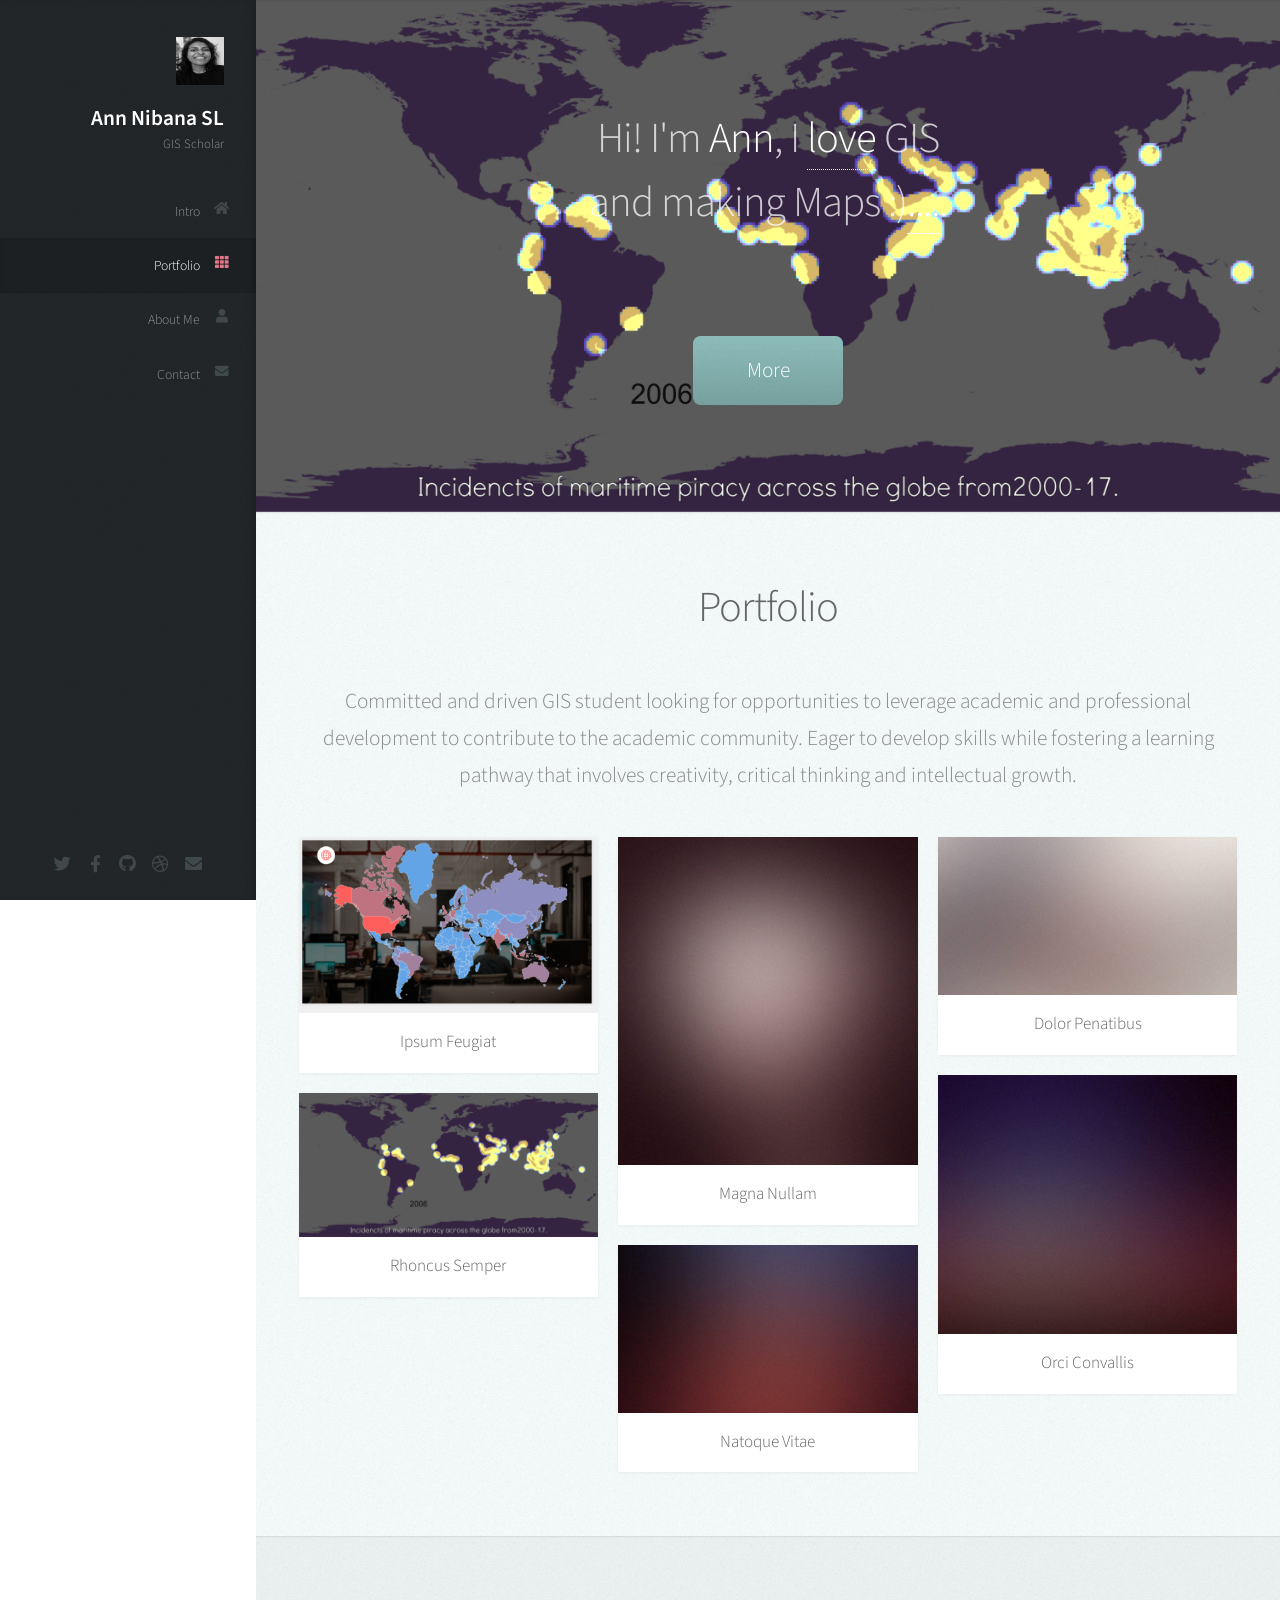
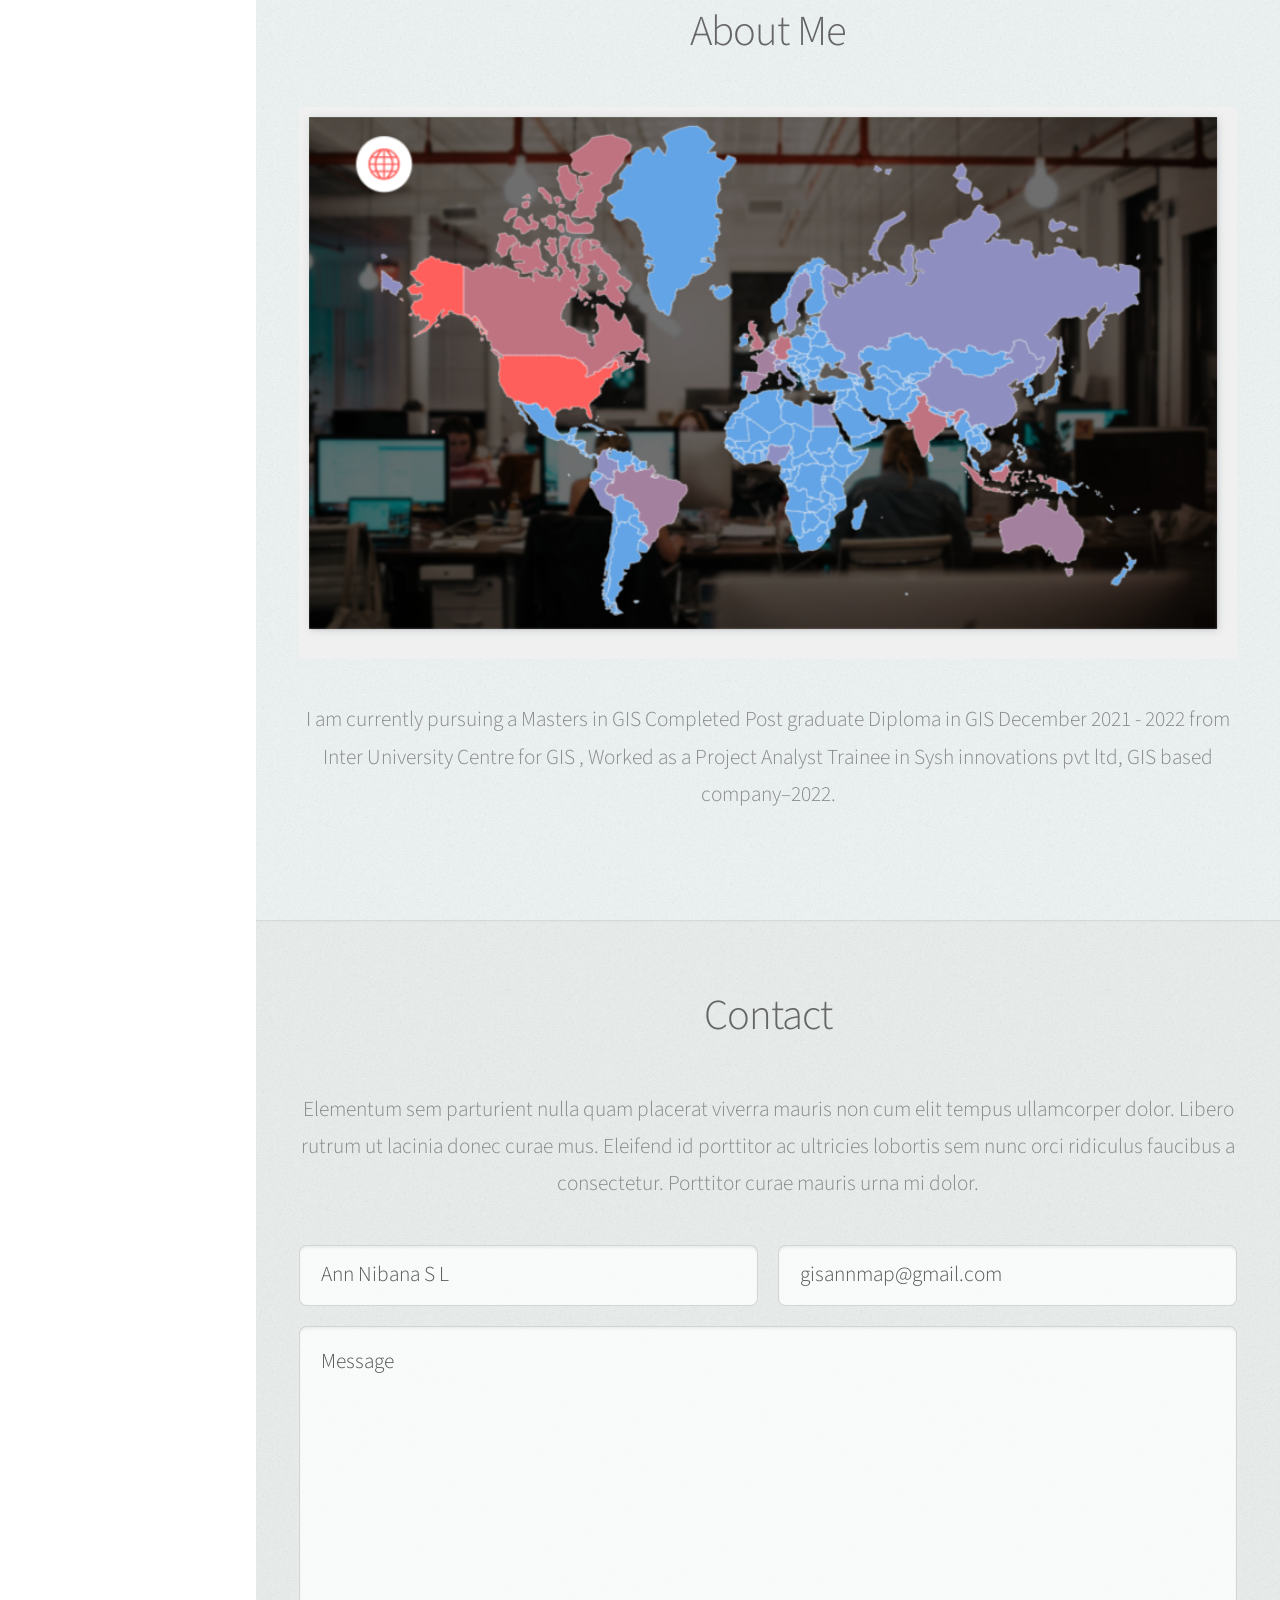
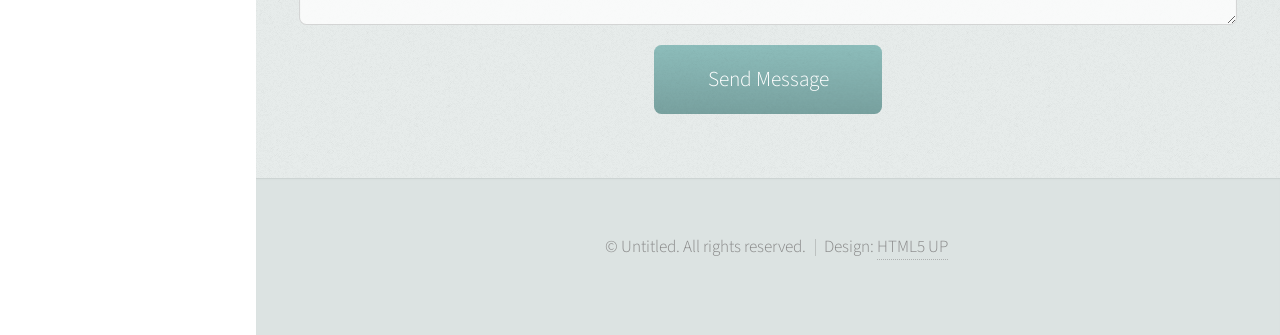
==== index.html @ 3f264b6e "update banner about me" ====
<!DOCTYPE HTML>
<!--
	Prologue by HTML5 UP
	html5up.net | @ajlkn
	Free for personal and commercial use under the CCA 3.0 license (html5up.net/license)
-->
<html>
	<head>
		<title>Prologue by HTML5 UP</title>
		<meta charset="utf-8" />
		<meta name="viewport" content="width=device-width, initial-scale=1, user-scalable=no" />
		<link rel="stylesheet" href="assets/css/main.css" />
	</head>
	<body class="is-preload">

		<!-- Header -->
			<div id="header">

				<div class="top">

					<!-- Logo -->
						<div id="logo">
							<span class="image avatar48"><img src="images/Annimg1.jpeg" alt="" /></span>
							<h1 id="title">Ann Nibana SL</h1>
							<p>GIS Scholar</p>
						</div>

					<!-- Nav -->
						<nav id="nav">
							<ul>
								<li><a href="#top" id="top-link"><span class="icon solid fa-home">Intro</span></a></li>
								<li><a href="#portfolio" id="portfolio-link"><span class="icon solid fa-th">Portfolio</span></a></li>
								<li><a href="#about" id="about-link"><span class="icon solid fa-user">About Me</span></a></li>
								<li><a href="#contact" id="contact-link"><span class="icon solid fa-envelope">Contact</span></a></li>
							</ul>
						</nav>

				</div>

				<div class="bottom">

					<!-- Social Icons -->
						<ul class="icons">
							<li><a href="#" class="icon brands fa-twitter"><span class="label">Twitter</span></a></li>
							<li><a href="#" class="icon brands fa-facebook-f"><span class="label">Facebook</span></a></li>
							<li><a href="#" class="icon brands fa-github"><span class="label">Github</span></a></li>
							<li><a href="#" class="icon brands fa-dribbble"><span class="label">Dribbble</span></a></li>
							<li><a href="#" class="icon solid fa-envelope"><span class="label">Email</span></a></li>
						</ul>

				</div>

			</div>

		<!-- Main -->
			<div id="main">

				<!-- Intro -->
					<section id="top" class="one dark cover">
						<div class="container">

							<header>
								<h2 class="alt">Hi! I'm <strong>Ann</strong>, I <a href="http://html5up.net/license">love</a> GIS<br />
								and making Maps :)<a href="http://hhtml5up.net">....</a>.</h2>
								<p><br />
								</p>
							</header>

							<footer>
								<a href="#portfolio" class="button scrolly">More</a>
							</footer>

						</div>
					</section>

				<!-- Portfolio -->
					<section id="portfolio" class="two">
						<div class="container">

							<header>
								<h2>Portfolio</h2>
							</header>

							<p>Committed and driven GIS student looking for opportunities to leverage academic and professional development 
							to contribute to the academic community. Eager to develop skills while fostering a learning pathway that involves 
							creativity, critical thinking and intellectual growth.</p>

							<div class="row">
								<div class="col-4 col-12-mobile">
									<article class="item">
										<a href="#" class="image fit"><img src="images/Mappic.png" alt="" /></a>
										<header>
											<h3>Ipsum Feugiat</h3>
										</header>
									</article>
									<article class="item">
										<a href="#" class="image fit"><img src="images/gifpiracy.gif" alt="" /></a>
										<header>
											<h3>Rhoncus Semper</h3>
										</header>
									</article>
								</div>
								<div class="col-4 col-12-mobile">
									<article class="item">
										<a href="#" class="image fit"><img src="images/pic04.jpg" alt="" /></a>
										<header>
											<h3>Magna Nullam</h3>
										</header>
									</article>
									<article class="item">
										<a href="#" class="image fit"><img src="images/pic05.jpg" alt="" /></a>
										<header>
											<h3>Natoque Vitae</h3>
										</header>
									</article>
								</div>
								<div class="col-4 col-12-mobile">
									<article class="item">
										<a href="#" class="image fit"><img src="images/pic06.jpg" alt="" /></a>
										<header>
											<h3>Dolor Penatibus</h3>
										</header>
									</article>
									<article class="item">
										<a href="#" class="image fit"><img src="images/pic07.jpg" alt="" /></a>
										<header>
											<h3>Orci Convallis</h3>
										</header>
									</article>
								</div>
							</div>

						</div>
					</section>

				<!-- About Me -->
					<section id="about" class="three">
						<div class="container">

							<header>
								<h2>About Me</h2>
							</header>

							<a href="#" class="image featured"><img src="images/Mappic.png" alt="" /></a>
							

							<p> I am currently pursuing a Masters in GIS Completed Post graduate Diploma in GIS December 2021 - 2022 from
								 Inter University Centre for GIS ,
								 Worked as a Project Analyst Trainee in Sysh 
						       innovations pvt ltd, GIS based 
								 company–2022.</p>

						</div>
					</section>

				<!-- Contact -->
					<section id="contact" class="four">
						<div class="container">

							<header>
								<h2>Contact</h2>
							</header>

							<p>Elementum sem parturient nulla quam placerat viverra
							mauris non cum elit tempus ullamcorper dolor. Libero rutrum ut lacinia
							donec curae mus. Eleifend id porttitor ac ultricies lobortis sem nunc
							orci ridiculus faucibus a consectetur. Porttitor curae mauris urna mi dolor.</p>

							<form method="post" action="#">
								<div class="row">
									<div class="col-6 col-12-mobile"><input type="text" name="name" placeholder="Ann Nibana S L" /></div>
									<div class="col-6 col-12-mobile"><input type="text" name="email" placeholder="gisannmap@gmail.com" /></div>
									<div class="col-12">
										<textarea name="message" placeholder="Message"></textarea>
									</div>
									<div class="col-12">
										<input type="submit" value="Send Message" />
									</div>
								</div>
							</form>

						</div>
					</section>

			</div>

		<!-- Footer -->
			<div id="footer">

				<!-- Copyright -->
					<ul class="copyright">
						<li>&copy; Untitled. All rights reserved.</li><li>Design: <a href="http://html5up.net">HTML5 UP</a></li>
					</ul>

			</div>

		<!-- Scripts -->
			<script src="assets/js/jquery.min.js"></script>
			<script src="assets/js/jquery.scrolly.min.js"></script>
			<script src="assets/js/jquery.scrollex.min.js"></script>
			<script src="assets/js/browser.min.js"></script>
			<script src="assets/js/breakpoints.min.js"></script>
			<script src="assets/js/util.js"></script>
			<script src="assets/js/main.js"></script>

	</body>
</html>
---- assets/css/main.css ----
@import url("fontawesome-all.min.css");
@import url("https://fonts.googleapis.com/css?family=Source+Sans+Pro:300,300italic,400,600");

/*
	Prologue by HTML5 UP
	html5up.net | @ajlkn
	Free for personal and commercial use under the CCA 3.0 license (html5up.net/license)
*/

html, body, div, span, applet, object,
iframe, h1, h2, h3, h4, h5, h6, p, blockquote,
pre, a, abbr, acronym, address, big, cite,
code, del, dfn, em, img, ins, kbd, q, s, samp,
small, strike, strong, sub, sup, tt, var, b,
u, i, center, dl, dt, dd, ol, ul, li, fieldset,
form, label, legend, table, caption, tbody,
tfoot, thead, tr, th, td, article, aside,
canvas, details, embed, figure, figcaption,
footer, header, hgroup, menu, nav, output, ruby,
section, summary, time, mark, audio, video {
	margin: 0;
	padding: 0;
	border: 0;
	font-size: 100%;
	font: inherit;
	vertical-align: baseline;}

article, aside, details, figcaption, figure,
footer, header, hgroup, menu, nav, section {
	display: block;}

body {
	line-height: 1;
}

ol, ul {
	list-style: none;
}

blockquote, q {
	quotes: none;
}

	blockquote:before, blockquote:after, q:before, q:after {
		content: '';
		content: none;
	}

table {
	border-collapse: collapse;
	border-spacing: 0;
}

body {
	-webkit-text-size-adjust: none;
}

mark {
	background-color: transparent;
	color: inherit;
}

input::-moz-focus-inner {
	border: 0;
	padding: 0;
}

input, select, textarea {
	-moz-appearance: none;
	-webkit-appearance: none;
	-ms-appearance: none;
	appearance: none;
}

/* Basic */

	html {
		box-sizing: border-box;
	}

	*, *:before, *:after {
		box-sizing: inherit;
	}

	body {
		background: #fff;
		font-family: 'Source Sans Pro', sans-serif;
		font-size: 19pt;
		font-weight: 300;
		line-height: 1.75em;
		color: #888;
	}

		body.is-preload *, body.is-preload *:before, body.is-preload *:after {
			-moz-animation: none !important;
			-webkit-animation: none !important;
			-ms-animation: none !important;
			animation: none !important;
			-moz-transition: none !important;
			-webkit-transition: none !important;
			-ms-transition: none !important;
			transition: none !important;
		}

	input, textarea, select {
		font-family: 'Source Sans Pro', sans-serif;
		font-size: 19pt;
		font-weight: 300;
		line-height: 1.75em;
		color: #888;
	}

	h1, h2, h3, h4, h5, h6 {
		font-weight: 300;
		color: #666;
		line-height: 1.5em;
	}

	h1 a, h2 a, h3 a, h4 a, h5 a, h6 a {
		color: inherit;
		text-decoration: none;
	}

		h1 a strong, h2 a strong, h3 a strong, h4 a strong, h5 a strong, h6 a strong {
			color: #333;
		}

	h2 {
		font-size: 2em;
		letter-spacing: -1px;
	}

		h2.alt {
			color: #888;
		}

			h2.alt strong {
				color: #666;
			}

	h3 {
		font-size: 1.5em;
	}

	header {
		margin: 0 0 2em 0;
	}

		header > p {
			margin: 1em 0 0 0;
		}

	footer {
		margin: 2em 0 0 0;
	}

	strong, b {
		font-weight: 300;
		color: #666;
	}

	em, i {
		font-style: italic;
	}

	a {
		text-decoration: none;
		color: inherit;
		border-bottom: dotted 1px rgba(128, 128, 128, 0.5);
		-moz-transition: color 0.35s ease-in-out, border-bottom-color 0.35s ease-in-out;
		-webkit-transition: color 0.35s ease-in-out, border-bottom-color 0.35s ease-in-out;
		-ms-transition: color 0.35s ease-in-out, border-bottom-color 0.35s ease-in-out;
		transition: color 0.35s ease-in-out, border-bottom-color 0.35s ease-in-out;
		outline: 0;
	}

		a:hover {
			color: #E27689;
			border-bottom-color: rgba(255, 255, 255, 0);
		}

	sub {
		position: relative;
		top: 0.5em;
		font-size: 0.8em;
	}

	sup {
		position: relative;
		top: -0.5em;
		font-size: 0.8em;
	}

	hr {
		border: 0;
		border-top: solid 1px #ddd;
	}

	blockquote {
		border-left: solid 0.5em #ddd;
		padding: 1em 0 1em 2em;
		font-style: italic;
	}

	p, ul, ol, dl, table {
		margin-bottom: 2em;
	}

	br.clear {
		clear: both;
	}

/* Container */

	.container {
		margin: 0 auto;
		max-width: 100%;
		width: 1400px;
	}

		@media screen and (min-width: 961px) and (max-width: 1880px) {

			.container {
				width: 1200px;
			}

		}

		@media screen and (min-width: 961px) and (max-width: 1620px) {

			.container {
				width: 960px;
			}

		}

		@media screen and (min-width: 961px) and (max-width: 1320px) {

			.container {
				width: 100%;
			}

		}

		@media screen and (max-width: 960px) {

			.container {
				width: 100%;
			}

		}

		@media screen and (max-width: 736px) {

			.container {
				width: 100%;
			}

		}

/* Row */

	.row {
		display: flex;
		flex-wrap: wrap;
		box-sizing: border-box;
		align-items: stretch;
	}

		.row > * {
			box-sizing: border-box;
		}

		.row.gtr-uniform > * > :last-child {
			margin-bottom: 0;
		}

		.row.aln-left {
			justify-content: flex-start;
		}

		.row.aln-center {
			justify-content: center;
		}

		.row.aln-right {
			justify-content: flex-end;
		}

		.row.aln-top {
			align-items: flex-start;
		}

		.row.aln-middle {
			align-items: center;
		}

		.row.aln-bottom {
			align-items: flex-end;
		}

		.row > .imp {
			order: -1;
		}

		.row > .col-1 {
			width: 8.33333%;
		}

		.row > .off-1 {
			margin-left: 8.33333%;
		}

		.row > .col-2 {
			width: 16.66667%;
		}

		.row > .off-2 {
			margin-left: 16.66667%;
		}

		.row > .col-3 {
			width: 25%;
		}

		.row > .off-3 {
			margin-left: 25%;
		}

		.row > .col-4 {
			width: 33.33333%;
		}

		.row > .off-4 {
			margin-left: 33.33333%;
		}

		.row > .col-5 {
			width: 41.66667%;
		}

		.row > .off-5 {
			margin-left: 41.66667%;
		}

		.row > .col-6 {
			width: 50%;
		}

		.row > .off-6 {
			margin-left: 50%;
		}

		.row > .col-7 {
			width: 58.33333%;
		}

		.row > .off-7 {
			margin-left: 58.33333%;
		}

		.row > .col-8 {
			width: 66.66667%;
		}

		.row > .off-8 {
			margin-left: 66.66667%;
		}

		.row > .col-9 {
			width: 75%;
		}

		.row > .off-9 {
			margin-left: 75%;
		}

		.row > .col-10 {
			width: 83.33333%;
		}

		.row > .off-10 {
			margin-left: 83.33333%;
		}

		.row > .col-11 {
			width: 91.66667%;
		}

		.row > .off-11 {
			margin-left: 91.66667%;
		}

		.row > .col-12 {
			width: 100%;
		}

		.row > .off-12 {
			margin-left: 100%;
		}

		.row.gtr-0 {
			margin-top: 0px;
			margin-left: 0px;
		}

			.row.gtr-0 > * {
				padding: 0px 0 0 0px;
			}

			.row.gtr-0.gtr-uniform {
				margin-top: 0px;
			}

				.row.gtr-0.gtr-uniform > * {
					padding-top: 0px;
				}

		.row.gtr-25 {
			margin-top: -10px;
			margin-left: -10px;
		}

			.row.gtr-25 > * {
				padding: 10px 0 0 10px;
			}

			.row.gtr-25.gtr-uniform {
				margin-top: -10px;
			}

				.row.gtr-25.gtr-uniform > * {
					padding-top: 10px;
				}

		.row.gtr-50 {
			margin-top: -20px;
			margin-left: -20px;
		}

			.row.gtr-50 > * {
				padding: 20px 0 0 20px;
			}

			.row.gtr-50.gtr-uniform {
				margin-top: -20px;
			}

				.row.gtr-50.gtr-uniform > * {
					padding-top: 20px;
				}

		.row {
			margin-top: -40px;
			margin-left: -40px;
		}

			.row > * {
				padding: 40px 0 0 40px;
			}

			.row.gtr-uniform {
				margin-top: -40px;
			}

				.row.gtr-uniform > * {
					padding-top: 40px;
				}

		.row.gtr-150 {
			margin-top: -60px;
			margin-left: -60px;
		}

			.row.gtr-150 > * {
				padding: 60px 0 0 60px;
			}

			.row.gtr-150.gtr-uniform {
				margin-top: -60px;
			}

				.row.gtr-150.gtr-uniform > * {
					padding-top: 60px;
				}

		.row.gtr-200 {
			margin-top: -80px;
			margin-left: -80px;
		}

			.row.gtr-200 > * {
				padding: 80px 0 0 80px;
			}

			.row.gtr-200.gtr-uniform {
				margin-top: -80px;
			}

				.row.gtr-200.gtr-uniform > * {
					padding-top: 80px;
				}

		@media screen and (min-width: 961px) and (max-width: 1880px) {

			.row {
				display: flex;
				flex-wrap: wrap;
				box-sizing: border-box;
				align-items: stretch;
			}

				.row > * {
					box-sizing: border-box;
				}

				.row.gtr-uniform > * > :last-child {
					margin-bottom: 0;
				}

				.row.aln-left {
					justify-content: flex-start;
				}

				.row.aln-center {
					justify-content: center;
				}

				.row.aln-right {
					justify-content: flex-end;
				}

				.row.aln-top {
					align-items: flex-start;
				}

				.row.aln-middle {
					align-items: center;
				}

				.row.aln-bottom {
					align-items: flex-end;
				}

				.row > .imp-wide {
					order: -1;
				}

				.row > .col-1-wide {
					width: 8.33333%;
				}

				.row > .off-1-wide {
					margin-left: 8.33333%;
				}

				.row > .col-2-wide {
					width: 16.66667%;
				}

				.row > .off-2-wide {
					margin-left: 16.66667%;
				}

				.row > .col-3-wide {
					width: 25%;
				}

				.row > .off-3-wide {
					margin-left: 25%;
				}

				.row > .col-4-wide {
					width: 33.33333%;
				}

				.row > .off-4-wide {
					margin-left: 33.33333%;
				}

				.row > .col-5-wide {
					width: 41.66667%;
				}

				.row > .off-5-wide {
					margin-left: 41.66667%;
				}

				.row > .col-6-wide {
					width: 50%;
				}

				.row > .off-6-wide {
					margin-left: 50%;
				}

				.row > .col-7-wide {
					width: 58.33333%;
				}

				.row > .off-7-wide {
					margin-left: 58.33333%;
				}

				.row > .col-8-wide {
					width: 66.66667%;
				}

				.row > .off-8-wide {
					margin-left: 66.66667%;
				}

				.row > .col-9-wide {
					width: 75%;
				}

				.row > .off-9-wide {
					margin-left: 75%;
				}

				.row > .col-10-wide {
					width: 83.33333%;
				}

				.row > .off-10-wide {
					margin-left: 83.33333%;
				}

				.row > .col-11-wide {
					width: 91.66667%;
				}

				.row > .off-11-wide {
					margin-left: 91.66667%;
				}

				.row > .col-12-wide {
					width: 100%;
				}

				.row > .off-12-wide {
					margin-left: 100%;
				}

				.row.gtr-0 {
					margin-top: 0px;
					margin-left: 0px;
				}

					.row.gtr-0 > * {
						padding: 0px 0 0 0px;
					}

					.row.gtr-0.gtr-uniform {
						margin-top: 0px;
					}

						.row.gtr-0.gtr-uniform > * {
							padding-top: 0px;
						}

				.row.gtr-25 {
					margin-top: -10px;
					margin-left: -10px;
				}

					.row.gtr-25 > * {
						padding: 10px 0 0 10px;
					}

					.row.gtr-25.gtr-uniform {
						margin-top: -10px;
					}

						.row.gtr-25.gtr-uniform > * {
							padding-top: 10px;
						}

				.row.gtr-50 {
					margin-top: -20px;
					margin-left: -20px;
				}

					.row.gtr-50 > * {
						padding: 20px 0 0 20px;
					}

					.row.gtr-50.gtr-uniform {
						margin-top: -20px;
					}

						.row.gtr-50.gtr-uniform > * {
							padding-top: 20px;
						}

				.row {
					margin-top: -40px;
					margin-left: -40px;
				}

					.row > * {
						padding: 40px 0 0 40px;
					}

					.row.gtr-uniform {
						margin-top: -40px;
					}

						.row.gtr-uniform > * {
							padding-top: 40px;
						}

				.row.gtr-150 {
					margin-top: -60px;
					margin-left: -60px;
				}

					.row.gtr-150 > * {
						padding: 60px 0 0 60px;
					}

					.row.gtr-150.gtr-uniform {
						margin-top: -60px;
					}

						.row.gtr-150.gtr-uniform > * {
							padding-top: 60px;
						}

				.row.gtr-200 {
					margin-top: -80px;
					margin-left: -80px;
				}

					.row.gtr-200 > * {
						padding: 80px 0 0 80px;
					}

					.row.gtr-200.gtr-uniform {
						margin-top: -80px;
					}

						.row.gtr-200.gtr-uniform > * {
							padding-top: 80px;
						}

		}

		@media screen and (min-width: 961px) and (max-width: 1620px) {

			.row {
				display: flex;
				flex-wrap: wrap;
				box-sizing: border-box;
				align-items: stretch;
			}

				.row > * {
					box-sizing: border-box;
				}

				.row.gtr-uniform > * > :last-child {
					margin-bottom: 0;
				}

				.row.aln-left {
					justify-content: flex-start;
				}

				.row.aln-center {
					justify-content: center;
				}

				.row.aln-right {
					justify-content: flex-end;
				}

				.row.aln-top {
					align-items: flex-start;
				}

				.row.aln-middle {
					align-items: center;
				}

				.row.aln-bottom {
					align-items: flex-end;
				}

				.row > .imp-normal {
					order: -1;
				}

				.row > .col-1-normal {
					width: 8.33333%;
				}

				.row > .off-1-normal {
					margin-left: 8.33333%;
				}

				.row > .col-2-normal {
					width: 16.66667%;
				}

				.row > .off-2-normal {
					margin-left: 16.66667%;
				}

				.row > .col-3-normal {
					width: 25%;
				}

				.row > .off-3-normal {
					margin-left: 25%;
				}

				.row > .col-4-normal {
					width: 33.33333%;
				}

				.row > .off-4-normal {
					margin-left: 33.33333%;
				}

				.row > .col-5-normal {
					width: 41.66667%;
				}

				.row > .off-5-normal {
					margin-left: 41.66667%;
				}

				.row > .col-6-normal {
					width: 50%;
				}

				.row > .off-6-normal {
					margin-left: 50%;
				}

				.row > .col-7-normal {
					width: 58.33333%;
				}

				.row > .off-7-normal {
					margin-left: 58.33333%;
				}

				.row > .col-8-normal {
					width: 66.66667%;
				}

				.row > .off-8-normal {
					margin-left: 66.66667%;
				}

				.row > .col-9-normal {
					width: 75%;
				}

				.row > .off-9-normal {
					margin-left: 75%;
				}

				.row > .col-10-normal {
					width: 83.33333%;
				}

				.row > .off-10-normal {
					margin-left: 83.33333%;
				}

				.row > .col-11-normal {
					width: 91.66667%;
				}

				.row > .off-11-normal {
					margin-left: 91.66667%;
				}

				.row > .col-12-normal {
					width: 100%;
				}

				.row > .off-12-normal {
					margin-left: 100%;
				}

				.row.gtr-0 {
					margin-top: 0px;
					margin-left: 0px;
				}

					.row.gtr-0 > * {
						padding: 0px 0 0 0px;
					}

					.row.gtr-0.gtr-uniform {
						margin-top: 0px;
					}

						.row.gtr-0.gtr-uniform > * {
							padding-top: 0px;
						}

				.row.gtr-25 {
					margin-top: -10px;
					margin-left: -10px;
				}

					.row.gtr-25 > * {
						padding: 10px 0 0 10px;
					}

					.row.gtr-25.gtr-uniform {
						margin-top: -10px;
					}

						.row.gtr-25.gtr-uniform > * {
							padding-top: 10px;
						}

				.row.gtr-50 {
					margin-top: -20px;
					margin-left: -20px;
				}

					.row.gtr-50 > * {
						padding: 20px 0 0 20px;
					}

					.row.gtr-50.gtr-uniform {
						margin-top: -20px;
					}

						.row.gtr-50.gtr-uniform > * {
							padding-top: 20px;
						}

				.row {
					margin-top: -40px;
					margin-left: -40px;
				}

					.row > * {
						padding: 40px 0 0 40px;
					}

					.row.gtr-uniform {
						margin-top: -40px;
					}

						.row.gtr-uniform > * {
							padding-top: 40px;
						}

				.row.gtr-150 {
					margin-top: -60px;
					margin-left: -60px;
				}

					.row.gtr-150 > * {
						padding: 60px 0 0 60px;
					}

					.row.gtr-150.gtr-uniform {
						margin-top: -60px;
					}

						.row.gtr-150.gtr-uniform > * {
							padding-top: 60px;
						}

				.row.gtr-200 {
					margin-top: -80px;
					margin-left: -80px;
				}

					.row.gtr-200 > * {
						padding: 80px 0 0 80px;
					}

					.row.gtr-200.gtr-uniform {
						margin-top: -80px;
					}

						.row.gtr-200.gtr-uniform > * {
							padding-top: 80px;
						}

		}

		@media screen and (min-width: 961px) and (max-width: 1320px) {

			.row {
				display: flex;
				flex-wrap: wrap;
				box-sizing: border-box;
				align-items: stretch;
			}

				.row > * {
					box-sizing: border-box;
				}

				.row.gtr-uniform > * > :last-child {
					margin-bottom: 0;
				}

				.row.aln-left {
					justify-content: flex-start;
				}

				.row.aln-center {
					justify-content: center;
				}

				.row.aln-right {
					justify-content: flex-end;
				}

				.row.aln-top {
					align-items: flex-start;
				}

				.row.aln-middle {
					align-items: center;
				}

				.row.aln-bottom {
					align-items: flex-end;
				}

				.row > .imp-narrow {
					order: -1;
				}

				.row > .col-1-narrow {
					width: 8.33333%;
				}

				.row > .off-1-narrow {
					margin-left: 8.33333%;
				}

				.row > .col-2-narrow {
					width: 16.66667%;
				}

				.row > .off-2-narrow {
					margin-left: 16.66667%;
				}

				.row > .col-3-narrow {
					width: 25%;
				}

				.row > .off-3-narrow {
					margin-left: 25%;
				}

				.row > .col-4-narrow {
					width: 33.33333%;
				}

				.row > .off-4-narrow {
					margin-left: 33.33333%;
				}

				.row > .col-5-narrow {
					width: 41.66667%;
				}

				.row > .off-5-narrow {
					margin-left: 41.66667%;
				}

				.row > .col-6-narrow {
					width: 50%;
				}

				.row > .off-6-narrow {
					margin-left: 50%;
				}

				.row > .col-7-narrow {
					width: 58.33333%;
				}

				.row > .off-7-narrow {
					margin-left: 58.33333%;
				}

				.row > .col-8-narrow {
					width: 66.66667%;
				}

				.row > .off-8-narrow {
					margin-left: 66.66667%;
				}

				.row > .col-9-narrow {
					width: 75%;
				}

				.row > .off-9-narrow {
					margin-left: 75%;
				}

				.row > .col-10-narrow {
					width: 83.33333%;
				}

				.row > .off-10-narrow {
					margin-left: 83.33333%;
				}

				.row > .col-11-narrow {
					width: 91.66667%;
				}

				.row > .off-11-narrow {
					margin-left: 91.66667%;
				}

				.row > .col-12-narrow {
					width: 100%;
				}

				.row > .off-12-narrow {
					margin-left: 100%;
				}

				.row.gtr-0 {
					margin-top: 0px;
					margin-left: 0px;
				}

					.row.gtr-0 > * {
						padding: 0px 0 0 0px;
					}

					.row.gtr-0.gtr-uniform {
						margin-top: 0px;
					}

						.row.gtr-0.gtr-uniform > * {
							padding-top: 0px;
						}

				.row.gtr-25 {
					margin-top: -5px;
					margin-left: -5px;
				}

					.row.gtr-25 > * {
						padding: 5px 0 0 5px;
					}

					.row.gtr-25.gtr-uniform {
						margin-top: -5px;
					}

						.row.gtr-25.gtr-uniform > * {
							padding-top: 5px;
						}

				.row.gtr-50 {
					margin-top: -10px;
					margin-left: -10px;
				}

					.row.gtr-50 > * {
						padding: 10px 0 0 10px;
					}

					.row.gtr-50.gtr-uniform {
						margin-top: -10px;
					}

						.row.gtr-50.gtr-uniform > * {
							padding-top: 10px;
						}

				.row {
					margin-top: -20px;
					margin-left: -20px;
				}

					.row > * {
						padding: 20px 0 0 20px;
					}

					.row.gtr-uniform {
						margin-top: -20px;
					}

						.row.gtr-uniform > * {
							padding-top: 20px;
						}

				.row.gtr-150 {
					margin-top: -30px;
					margin-left: -30px;
				}

					.row.gtr-150 > * {
						padding: 30px 0 0 30px;
					}

					.row.gtr-150.gtr-uniform {
						margin-top: -30px;
					}

						.row.gtr-150.gtr-uniform > * {
							padding-top: 30px;
						}

				.row.gtr-200 {
					margin-top: -40px;
					margin-left: -40px;
				}

					.row.gtr-200 > * {
						padding: 40px 0 0 40px;
					}

					.row.gtr-200.gtr-uniform {
						margin-top: -40px;
					}

						.row.gtr-200.gtr-uniform > * {
							padding-top: 40px;
						}

		}

		@media screen and (max-width: 960px) {

			.row {
				display: flex;
				flex-wrap: wrap;
				box-sizing: border-box;
				align-items: stretch;
			}

				.row > * {
					box-sizing: border-box;
				}

				.row.gtr-uniform > * > :last-child {
					margin-bottom: 0;
				}

				.row.aln-left {
					justify-content: flex-start;
				}

				.row.aln-center {
					justify-content: center;
				}

				.row.aln-right {
					justify-content: flex-end;
				}

				.row.aln-top {
					align-items: flex-start;
				}

				.row.aln-middle {
					align-items: center;
				}

				.row.aln-bottom {
					align-items: flex-end;
				}

				.row > .imp-narrower {
					order: -1;
				}

				.row > .col-1-narrower {
					width: 8.33333%;
				}

				.row > .off-1-narrower {
					margin-left: 8.33333%;
				}

				.row > .col-2-narrower {
					width: 16.66667%;
				}

				.row > .off-2-narrower {
					margin-left: 16.66667%;
				}

				.row > .col-3-narrower {
					width: 25%;
				}

				.row > .off-3-narrower {
					margin-left: 25%;
				}

				.row > .col-4-narrower {
					width: 33.33333%;
				}

				.row > .off-4-narrower {
					margin-left: 33.33333%;
				}

				.row > .col-5-narrower {
					width: 41.66667%;
				}

				.row > .off-5-narrower {
					margin-left: 41.66667%;
				}

				.row > .col-6-narrower {
					width: 50%;
				}

				.row > .off-6-narrower {
					margin-left: 50%;
				}

				.row > .col-7-narrower {
					width: 58.33333%;
				}

				.row > .off-7-narrower {
					margin-left: 58.33333%;
				}

				.row > .col-8-narrower {
					width: 66.66667%;
				}

				.row > .off-8-narrower {
					margin-left: 66.66667%;
				}

				.row > .col-9-narrower {
					width: 75%;
				}

				.row > .off-9-narrower {
					margin-left: 75%;
				}

				.row > .col-10-narrower {
					width: 83.33333%;
				}

				.row > .off-10-narrower {
					margin-left: 83.33333%;
				}

				.row > .col-11-narrower {
					width: 91.66667%;
				}

				.row > .off-11-narrower {
					margin-left: 91.66667%;
				}

				.row > .col-12-narrower {
					width: 100%;
				}

				.row > .off-12-narrower {
					margin-left: 100%;
				}

				.row.gtr-0 {
					margin-top: 0px;
					margin-left: 0px;
				}

					.row.gtr-0 > * {
						padding: 0px 0 0 0px;
					}

					.row.gtr-0.gtr-uniform {
						margin-top: 0px;
					}

						.row.gtr-0.gtr-uniform > * {
							padding-top: 0px;
						}

				.row.gtr-25 {
					margin-top: -5px;
					margin-left: -5px;
				}

					.row.gtr-25 > * {
						padding: 5px 0 0 5px;
					}

					.row.gtr-25.gtr-uniform {
						margin-top: -5px;
					}

						.row.gtr-25.gtr-uniform > * {
							padding-top: 5px;
						}

				.row.gtr-50 {
					margin-top: -10px;
					margin-left: -10px;
				}

					.row.gtr-50 > * {
						padding: 10px 0 0 10px;
					}

					.row.gtr-50.gtr-uniform {
						margin-top: -10px;
					}

						.row.gtr-50.gtr-uniform > * {
							padding-top: 10px;
						}

				.row {
					margin-top: -20px;
					margin-left: -20px;
				}

					.row > * {
						padding: 20px 0 0 20px;
					}

					.row.gtr-uniform {
						margin-top: -20px;
					}

						.row.gtr-uniform > * {
							padding-top: 20px;
						}

				.row.gtr-150 {
					margin-top: -30px;
					margin-left: -30px;
				}

					.row.gtr-150 > * {
						padding: 30px 0 0 30px;
					}

					.row.gtr-150.gtr-uniform {
						margin-top: -30px;
					}

						.row.gtr-150.gtr-uniform > * {
							padding-top: 30px;
						}

				.row.gtr-200 {
					margin-top: -40px;
					margin-left: -40px;
				}

					.row.gtr-200 > * {
						padding: 40px 0 0 40px;
					}

					.row.gtr-200.gtr-uniform {
						margin-top: -40px;
					}

						.row.gtr-200.gtr-uniform > * {
							padding-top: 40px;
						}

		}

		@media screen and (max-width: 736px) {

			.row {
				display: flex;
				flex-wrap: wrap;
				box-sizing: border-box;
				align-items: stretch;
			}

				.row > * {
					box-sizing: border-box;
				}

				.row.gtr-uniform > * > :last-child {
					margin-bottom: 0;
				}

				.row.aln-left {
					justify-content: flex-start;
				}

				.row.aln-center {
					justify-content: center;
				}

				.row.aln-right {
					justify-content: flex-end;
				}

				.row.aln-top {
					align-items: flex-start;
				}

				.row.aln-middle {
					align-items: center;
				}

				.row.aln-bottom {
					align-items: flex-end;
				}

				.row > .imp-mobile {
					order: -1;
				}

				.row > .col-1-mobile {
					width: 8.33333%;
				}

				.row > .off-1-mobile {
					margin-left: 8.33333%;
				}

				.row > .col-2-mobile {
					width: 16.66667%;
				}

				.row > .off-2-mobile {
					margin-left: 16.66667%;
				}

				.row > .col-3-mobile {
					width: 25%;
				}

				.row > .off-3-mobile {
					margin-left: 25%;
				}

				.row > .col-4-mobile {
					width: 33.33333%;
				}

				.row > .off-4-mobile {
					margin-left: 33.33333%;
				}

				.row > .col-5-mobile {
					width: 41.66667%;
				}

				.row > .off-5-mobile {
					margin-left: 41.66667%;
				}

				.row > .col-6-mobile {
					width: 50%;
				}

				.row > .off-6-mobile {
					margin-left: 50%;
				}

				.row > .col-7-mobile {
					width: 58.33333%;
				}

				.row > .off-7-mobile {
					margin-left: 58.33333%;
				}

				.row > .col-8-mobile {
					width: 66.66667%;
				}

				.row > .off-8-mobile {
					margin-left: 66.66667%;
				}

				.row > .col-9-mobile {
					width: 75%;
				}

				.row > .off-9-mobile {
					margin-left: 75%;
				}

				.row > .col-10-mobile {
					width: 83.33333%;
				}

				.row > .off-10-mobile {
					margin-left: 83.33333%;
				}

				.row > .col-11-mobile {
					width: 91.66667%;
				}

				.row > .off-11-mobile {
					margin-left: 91.66667%;
				}

				.row > .col-12-mobile {
					width: 100%;
				}

				.row > .off-12-mobile {
					margin-left: 100%;
				}

				.row.gtr-0 {
					margin-top: 0px;
					margin-left: 0px;
				}

					.row.gtr-0 > * {
						padding: 0px 0 0 0px;
					}

					.row.gtr-0.gtr-uniform {
						margin-top: 0px;
					}

						.row.gtr-0.gtr-uniform > * {
							padding-top: 0px;
						}

				.row.gtr-25 {
					margin-top: -5px;
					margin-left: -5px;
				}

					.row.gtr-25 > * {
						padding: 5px 0 0 5px;
					}

					.row.gtr-25.gtr-uniform {
						margin-top: -5px;
					}

						.row.gtr-25.gtr-uniform > * {
							padding-top: 5px;
						}

				.row.gtr-50 {
					margin-top: -10px;
					margin-left: -10px;
				}

					.row.gtr-50 > * {
						padding: 10px 0 0 10px;
					}

					.row.gtr-50.gtr-uniform {
						margin-top: -10px;
					}

						.row.gtr-50.gtr-uniform > * {
							padding-top: 10px;
						}

				.row {
					margin-top: -20px;
					margin-left: -20px;
				}

					.row > * {
						padding: 20px 0 0 20px;
					}

					.row.gtr-uniform {
						margin-top: -20px;
					}

						.row.gtr-uniform > * {
							padding-top: 20px;
						}

				.row.gtr-150 {
					margin-top: -30px;
					margin-left: -30px;
				}

					.row.gtr-150 > * {
						padding: 30px 0 0 30px;
					}

					.row.gtr-150.gtr-uniform {
						margin-top: -30px;
					}

						.row.gtr-150.gtr-uniform > * {
							padding-top: 30px;
						}

				.row.gtr-200 {
					margin-top: -40px;
					margin-left: -40px;
				}

					.row.gtr-200 > * {
						padding: 40px 0 0 40px;
					}

					.row.gtr-200.gtr-uniform {
						margin-top: -40px;
					}

						.row.gtr-200.gtr-uniform > * {
							padding-top: 40px;
						}

		}

/* Sections/Article */

	section, article {
		margin-bottom: 3em;
	}

		section > :last-child,
		section > .container, section:last-child, article > :last-child,
		article > .container, article:last-child {
			margin-bottom: 0;
		}

		.row > section, .row > article {
			margin-bottom: 0;
		}

/* Image */

	.image {
		display: inline-block;
		border: 0;
	}

		.image img {
			display: block;
			width: 100%;
		}

		.image.avatar48 {
			width: 48px;
			height: 48px;
			background: #f00;
		}

			.image.avatar48 img {
				width: 48px;
				height: 48px;
			}

		.image.fit {
			display: block;
			width: 100%;
		}

		.image.featured {
			display: block;
			width: 100%;
			margin: 0 0 2em 0;
		}

		.image.left {
			float: left;
			margin: 0 2em 2em 0;
		}

		.image.centered {
			display: block;
			margin: 0 0 2em 0;
		}

			.image.centered img {
				margin: 0 auto;
				width: auto;
			}

/* List */

	ul {
		list-style: disc;
		padding-left: 1em;
	}

		ul li {
			padding-left: 0.5em;
		}

	ol {
		list-style: decimal;
		padding-left: 1.25em;
	}

		ol li {
			padding-left: 0.25em;
		}

/* Icons */

	ul.icons {
		cursor: default;
		list-style: none;
		padding-left: 0;
	}

		ul.icons li {
			display: inline-block;
			padding-left: 0;
		}

		ul.icons a {
			display: inline-block;
			width: 2em;
			height: 2em;
			line-height: 2em;
			text-align: center;
			border: 0;
		}

/* Form */

	form label {
		display: block;
		text-align: left;
		margin-bottom: 0.5em;
	}

	form input[type="text"],
	form input[type="email"],
	form input[type="password"],
	form select,
	form textarea {
		position: relative;
		-webkit-appearance: none;
		display: block;
		border: 0;
		outline: 0;
		background: #fff;
		background: rgba(255, 255, 255, 0.75);
		width: 100%;
		border-radius: 0.35em;
		padding: 0.75em 1em 0.75em 1em;
		box-shadow: inset 0 0.1em 0.1em 0 rgba(0, 0, 0, 0.05);
		border: solid 1px rgba(0, 0, 0, 0.15);
		-moz-transition: all 0.35s ease-in-out;
		-webkit-transition: all 0.35s ease-in-out;
		-ms-transition: all 0.35s ease-in-out;
		transition: all 0.35s ease-in-out;
	}

		form input[type="text"]:focus,
		form input[type="email"]:focus,
		form input[type="password"]:focus,
		form select:focus,
		form textarea:focus {
			box-shadow: 0 0 2px 1px #8ebebc;
			background: #fff;
		}

	form input[type="text"],
	form input[type="email"],
	form input[type="password"],
	form select {
		line-height: 1.25em;
	}

	form textarea {
		min-height: 14em;
	}

	form ::-webkit-input-placeholder {
		color: #555 !important;
	}

	form :-moz-placeholder {
		color: #555 !important;
	}

	form ::-moz-placeholder {
		color: #555 !important;
	}

	form :-ms-input-placeholder {
		color: #555 !important;
	}

	form ::-moz-focus-inner {
		border: 0;
	}

/* Table */

	table {
		width: 100%;
		text-align: left;
	}

		table tbody tr:nth-child(2n+2) {
			background: #f4f4f4;
		}

		table td {
			padding: 0.5em 1em 0.5em 1em;
		}

		table th {
			text-align: left;
			padding: 0.5em 1em 0.5em 1em;
			color: #fff;
			background: #222729 url("images/overlay.png");
		}

		table thead {
			background: #444;
			color: #fff;
		}

		table tfoot {
			background: #eee;
		}

/* Button */

	input[type="button"],
	input[type="submit"],
	input[type="reset"],
	button,
	.button {
		position: relative;
		display: inline-block;
		border-radius: 0.35em;
		color: #fff !important;
		text-decoration: none;
		padding: 0.75em 2.5em 0.75em 2.5em;
		background-color: #8ebebc;
		border: 0;
		cursor: pointer;
		background-image: -moz-linear-gradient(top, rgba(0, 0, 0, 0), rgba(0, 0, 0, 0.15)), url("images/overlay.png");
		background-image: -webkit-linear-gradient(top, rgba(0, 0, 0, 0), rgba(0, 0, 0, 0.15)), url("images/overlay.png");
		background-image: -ms-linear-gradient(top, rgba(0, 0, 0, 0), rgba(0, 0, 0, 0.15)), url("images/overlay.png");
		background-image: linear-gradient(top, rgba(0, 0, 0, 0), rgba(0, 0, 0, 0.15)), url("images/overlay.png");
		-moz-transition: background-color 0.35s ease-in-out;
		-webkit-transition: background-color 0.35s ease-in-out;
		-ms-transition: background-color 0.35s ease-in-out;
		transition: background-color 0.35s ease-in-out;
	}

		input[type="button"]:hover,
		input[type="submit"]:hover,
		input[type="reset"]:hover,
		button:hover,
		.button:hover {
			background-color: #9ececc;
		}

		input[type="button"]:active,
		input[type="submit"]:active,
		input[type="reset"]:active,
		button:active,
		.button:active {
			background-color: #7eaeac;
		}

/* Item */

	.item {
		box-shadow: 0 0.05em 0.15em 0 rgba(0, 0, 0, 0.05);
		margin-bottom: 40px;
	}

		.item header {
			background: #fff;
			margin: 0;
			padding: 1em 0 1em 0;
			font-size: 0.8em;
		}

			.item header h3 {
				font-size: 1em;
			}

/* Icons */

	.icon {
		text-decoration: none;
		text-decoration: none;
	}

		.icon:before {
			-moz-osx-font-smoothing: grayscale;
			-webkit-font-smoothing: antialiased;
			display: inline-block;
			font-style: normal;
			font-variant: normal;
			text-rendering: auto;
			line-height: 1;
			text-transform: none !important;
			font-family: 'Font Awesome 5 Free';
			font-weight: 400;
		}

		.icon:before {
			line-height: inherit;
		}

		.icon > .label {
			display: none;
		}

		.icon.solid:before {
			font-weight: 900;
		}

		.icon.brands:before {
			font-family: 'Font Awesome 5 Brands';
		}

/* Header */

	#header {
		display: -moz-flex;
		display: -webkit-flex;
		display: -ms-flex;
		display: flex;
		-moz-flex-direction: column;
		-webkit-flex-direction: column;
		-ms-flex-direction: column;
		flex-direction: column;
		-moz-justify-content: space-between;
		-webkit-justify-content: space-between;
		-ms-justify-content: space-between;
		justify-content: space-between;
		background: #222629 url("images/overlay.png");
		box-shadow: inset -0.25em 0 0.25em 0 rgba(0, 0, 0, 0.1);
		color: #fff;
		height: 100%;
		left: 0;
		overflow-y: auto;
		position: fixed;
		text-align: right;
		top: 0;
		width: 375px;
	}

		#header .top {
			-moz-flex-grow: 1;
			-webkit-flex-grow: 1;
			-ms-flex-grow: 1;
			flex-grow: 1;
		}

		#header .bottom {
			-moz-flex-shrink: 0;
			-webkit-flex-shrink: 0;
			-ms-flex-shrink: 0;
			flex-shrink: 0;
			padding: 1.5em 0 0.75em 0;
		}

			#header .bottom > :last-child {
				margin-bottom: 0;
			}

		#header .icons {
			font-size: 0.8em;
			text-align: center;
		}

			#header .icons a {
				color: #41484c;
				-moz-transition: color 0.35s ease-in-out;
				-webkit-transition: color 0.35s ease-in-out;
				-ms-transition: color 0.35s ease-in-out;
				transition: color 0.35s ease-in-out;
			}

				#header .icons a:hover {
					color: #fff;
				}

	#logo {
		position: relative;
		margin: 1.75em 1.5em 1.5em 1.5em;
		min-height: 48px;
		cursor: default;
	}

		#logo h1 {
			position: relative;
			color: #fff;
			font-weight: 600;
			font-size: 1em;
			line-height: 1em;
		}

		#logo p {
			position: relative;
			display: block;
			font-size: 0.6em;
			color: rgba(255, 255, 255, 0.5);
			line-height: 1.25em;
			margin: 0.5em 0 0 0;
		}

		#logo .image {
			position: absolute;
			left: 0;
			top: 0;
		}

	#nav ul {
		list-style: none;
		padding-left: 0;
		margin-bottom: 0;
	}

		#nav ul li {
			padding-left: 0;
		}

			#nav ul li a {
				display: block;
				padding: 0.5em 1.5em 0.5em 1.5em;
				color: rgba(255, 255, 255, 0.5);
				text-decoration: none;
				outline: 0;
				border: 0;
				-moz-transition: none;
				-webkit-transition: none;
				-ms-transition: none;
				transition: none;
			}

				#nav ul li a span {
					position: relative;
					display: block;
					font-size: 0.8em;
				}

					#nav ul li a span:before {
						position: absolute;
						left: 0;
						color: #41484c;
						text-align: center;
						width: 1.25em;
						line-height: 1.75em;
					}

				#nav ul li a.active {
					background: rgba(0, 0, 0, 0.15);
					box-shadow: inset 0 0 0.25em 0 rgba(0, 0, 0, 0.125);
					color: #fff;
				}

					#nav ul li a.active span:before {
						color: #e27689;
					}

/* Footer */

	#footer {
		margin-left: 375px;
		text-align: center;
		background-color: #dce3e2;
		padding: 3em 0 4em 0;
		box-shadow: inset 0 1px 0 0 rgba(0, 0, 0, 0.05), inset 0 0.1em 0.1em 0 rgba(0, 0, 0, 0.025);
		font-size: 0.8em;
	}

		#footer .copyright {
			cursor: default;
			margin: 0;
		}

			#footer .copyright li {
				display: inline-block;
				line-height: 1em;
				border-left: solid 1px rgba(128, 128, 128, 0.35);
				padding: 0 0 0 0.5em;
				margin: 0 0 0 0.5em;
			}

				#footer .copyright li:first-child {
					border-left: 0;
					padding-left: 0;
					margin-left: 0;
				}

/* Main */

	#main {
		margin-left: 375px;
	}

		#main > section {
			margin: 0;
			overflow: hidden;
			padding: 4em 0;
			box-shadow: inset 0 1px 0 0 rgba(0, 0, 0, 0.05), inset 0 0.1em 0.1em 0 rgba(0, 0, 0, 0.025);
			text-align: center;
			background-image: url("images/overlay.png");
		}

			#main > section.dark {
				color: #ddd;
				color: rgba(255, 255, 255, 0.75);
			}

				#main > section.dark h2, #main > section.dark h3, #main > section.dark h4, #main > section.dark h5, #main > section.dark h6 {
					color: inherit;
				}

				#main > section.dark strong {
					color: #fff;
					border-color: inherit;
				}

				#main > section.dark a {
					color: #fff;
					border-color: inherit;
				}

					#main > section.dark a:hover {
						border-bottom-color: rgba(255, 255, 255, 0);
					}

			#main > section.cover {
				padding: 10em 0;
				background-size: cover;
				background-position: center center;
			}

			#main > section.one {
				background-color: #81918E;
				background-image: url("../../images/gifpiracy.gif");
			}

			#main > section.two {
				background-color: #f5fafa;
			}

			#main > section.three {
				background-color: #ecf1f1;
			}

			#main > section.four {
				background-color: #e8edec;
			}

/* Wide */

	@media screen and (min-width: 961px) and (max-width: 1880px) {

		/* Basic */

			body, input, textarea, select {
				font-size: 17pt;
			}

		/* Header */

			#header {
				width: 300px;
			}

		/* Footer */

			#footer {
				margin-left: 300px;
			}

		/* Main */

			#main {
				margin-left: 300px;
			}

	}

/* Normal */

	@media screen and (min-width: 961px) and (max-width: 1620px) {

		/* Main */

			#main > section {
				padding: 3em 0;
			}

			#main section.cover {
				padding: 5em 0;
			}

	}

/* Narrow */

	@media screen and (min-width: 961px) and (max-width: 1320px) {

		/* Basic */

			body, input, textarea, select {
				font-size: 16pt;
			}

			.container {
				padding: 0 2em 0 2em;
			}

		/* Icons */

			ul.icons li a {
				width: 1.75em;
			}

		/* Item */

			.item {
				margin-bottom: 20px;
			}

		/* Header */

			#header {
				width: 20%;
			}

			#logo .image {
				position: relative;
				margin: 0 0 0.5em 0;
			}

			#nav ul li a {
				font-size: 0.8em;
				padding-top: 0.5em;
				padding-bottom: 0.5em;
			}

				#nav ul li a span {
					padding-right: 2.25em;
				}

					#nav ul li a span:before {
						left: 100%;
						margin-left: -1.25em;
						line-height: 2.25em;
					}

		/* Footer */

			#footer {
				margin-left: 20%;
			}

		/* Main */

			#main {
				margin-left: 20%;
			}

	}

/* Narrower */

	#headerToggle {
		display: none;
	}

	@media screen and (max-width: 960px) {

		/* Basic */

			html, body {
				overflow-x: hidden;
			}

			body, input, textarea, select {
				font-size: 16pt;
			}

			header br {
				display: none;
			}

			.container {
				padding: 0 2em 0 2em;
			}

		/* Item */

			.item {
				margin-bottom: 15px;
			}

		/* Icons */

			ul.icons a {
				width: 1.75em;
				font-size: 1.25em;
			}

		/* Header */

			#header {
				-moz-backface-visibility: hidden;
				-webkit-backface-visibility: hidden;
				-ms-backface-visibility: hidden;
				backface-visibility: hidden;
				-moz-transform: translateX(-275px);
				-webkit-transform: translateX(-275px);
				-ms-transform: translateX(-275px);
				transform: translateX(-275px);
				-moz-transition: -moz-transform 0.5s ease;
				-webkit-transition: -webkit-transform 0.5s ease;
				-ms-transition: -ms-transform 0.5s ease;
				transition: transform 0.5s ease;
				-webkit-overflow-scrolling: touch;
				display: block;
				height: 100%;
				left: 0;
				overflow-y: auto;
				position: fixed;
				top: 0;
				width: 275px;
				z-index: 10002;
				width: 275px;
				background: #222729 url("images/overlay.png");
				box-shadow: inset -0.25em 0 0.25em 0 rgba(0, 0, 0, 0.125);
			}

				#header .top {
					position: relative;
				}

				#header .bottom {
					border-top: solid 1px rgba(255, 255, 255, 0.05);
					box-shadow: 0 -1px 0 0 rgba(0, 0, 0, 0.15);
					padding-top: 2em;
					margin-top: 2em;
					position: relative;
				}

			#logo {
				margin: 1.5em 1.25em 1.25em 1.25em;
			}

			#nav ul li a {
				padding: 0.5em 1.25em 0.5em 1.25em;
			}

			#headerToggle {
				-moz-backface-visibility: hidden;
				-webkit-backface-visibility: hidden;
				-ms-backface-visibility: hidden;
				backface-visibility: hidden;
				-moz-transition: -moz-transform 0.5s ease;
				-webkit-transition: -webkit-transform 0.5s ease;
				-ms-transition: -ms-transform 0.5s ease;
				transition: transform 0.5s ease;
				display: block;
				height: 2.25em;
				left: 0;
				position: fixed;
				top: 0;
				width: 3.25em;
				z-index: 10001;
			}

				#headerToggle .toggle {
					text-decoration: none;
					position: absolute;
					left: 0;
					top: 0;
					width: 100%;
					height: 100%;
					outline: 0;
					border: 0;
				}

					#headerToggle .toggle:before {
						-moz-osx-font-smoothing: grayscale;
						-webkit-font-smoothing: antialiased;
						display: inline-block;
						font-style: normal;
						font-variant: normal;
						text-rendering: auto;
						line-height: 1;
						text-transform: none !important;
						font-family: 'Font Awesome 5 Free';
						font-weight: 900;
					}

					#headerToggle .toggle:before {
						text-decoration: none;
						content: '\f0c9';
						color: #fff;
						font-size: 18px;
						background: rgba(128, 136, 144, 0.5);
						border-radius: 0.35em;
						text-align: center;
						position: absolute;
						left: 0.5em;
						top: 0.5em;
						display: block;
						width: 3.25em;
						height: 2.25em;
						line-height: 2.25em;
					}

			body.header-visible #main {
				-moz-transform: translateX(275px);
				-webkit-transform: translateX(275px);
				-ms-transform: translateX(275px);
				transform: translateX(275px);
			}

			body.header-visible #headerToggle {
				-moz-transform: translateX(275px);
				-webkit-transform: translateX(275px);
				-ms-transform: translateX(275px);
				transform: translateX(275px);
			}

			body.header-visible #header {
				-moz-transform: translateX(0);
				-webkit-transform: translateX(0);
				-ms-transform: translateX(0);
				transform: translateX(0);
			}

		/* Footer */

			#footer {
				margin-left: 0;
			}

		/* Main */

			#main {
				-moz-backface-visibility: hidden;
				-webkit-backface-visibility: hidden;
				-ms-backface-visibility: hidden;
				backface-visibility: hidden;
				-moz-transition: -moz-transform 0.5s ease;
				-webkit-transition: -webkit-transform 0.5s ease;
				-ms-transition: -ms-transform 0.5s ease;
				transition: transform 0.5s ease;
				padding-bottom: 1px;
				margin-left: 0;
			}

				#main > section {
					padding: 3em 0;
				}

				#main section.cover {
					padding: 4em 0;
				}

	}

/* Mobile */

	@media screen and (max-width: 736px) {

		/* Basic */

			body, input, textarea, select {
				font-size: 14pt;
			}

			h2 {
				font-size: 1.5em;
				letter-spacing: 0;
				font-weight: 300;
			}

			.container {
				padding: 0 15px 0 15px;
			}

		/* List */

			ul.icons a {
				width: 2em;
				font-size: 1.25em;
			}

		/* Main */

			#main > section {
				padding: 2em 0;
			}

			#main section.cover {
				padding: 4em 0em;
			}

				#main section.cover header {
					padding: 0 1em;
				}

		/* Footer */

			#footer .copyright li {
				display: block;
				line-height: 1.25em;
				border: 0;
				padding: 0;
				margin: 1em 0 0 0;
			}

				#footer .copyright li:first-child {
					margin-top: 0;
				}

	}
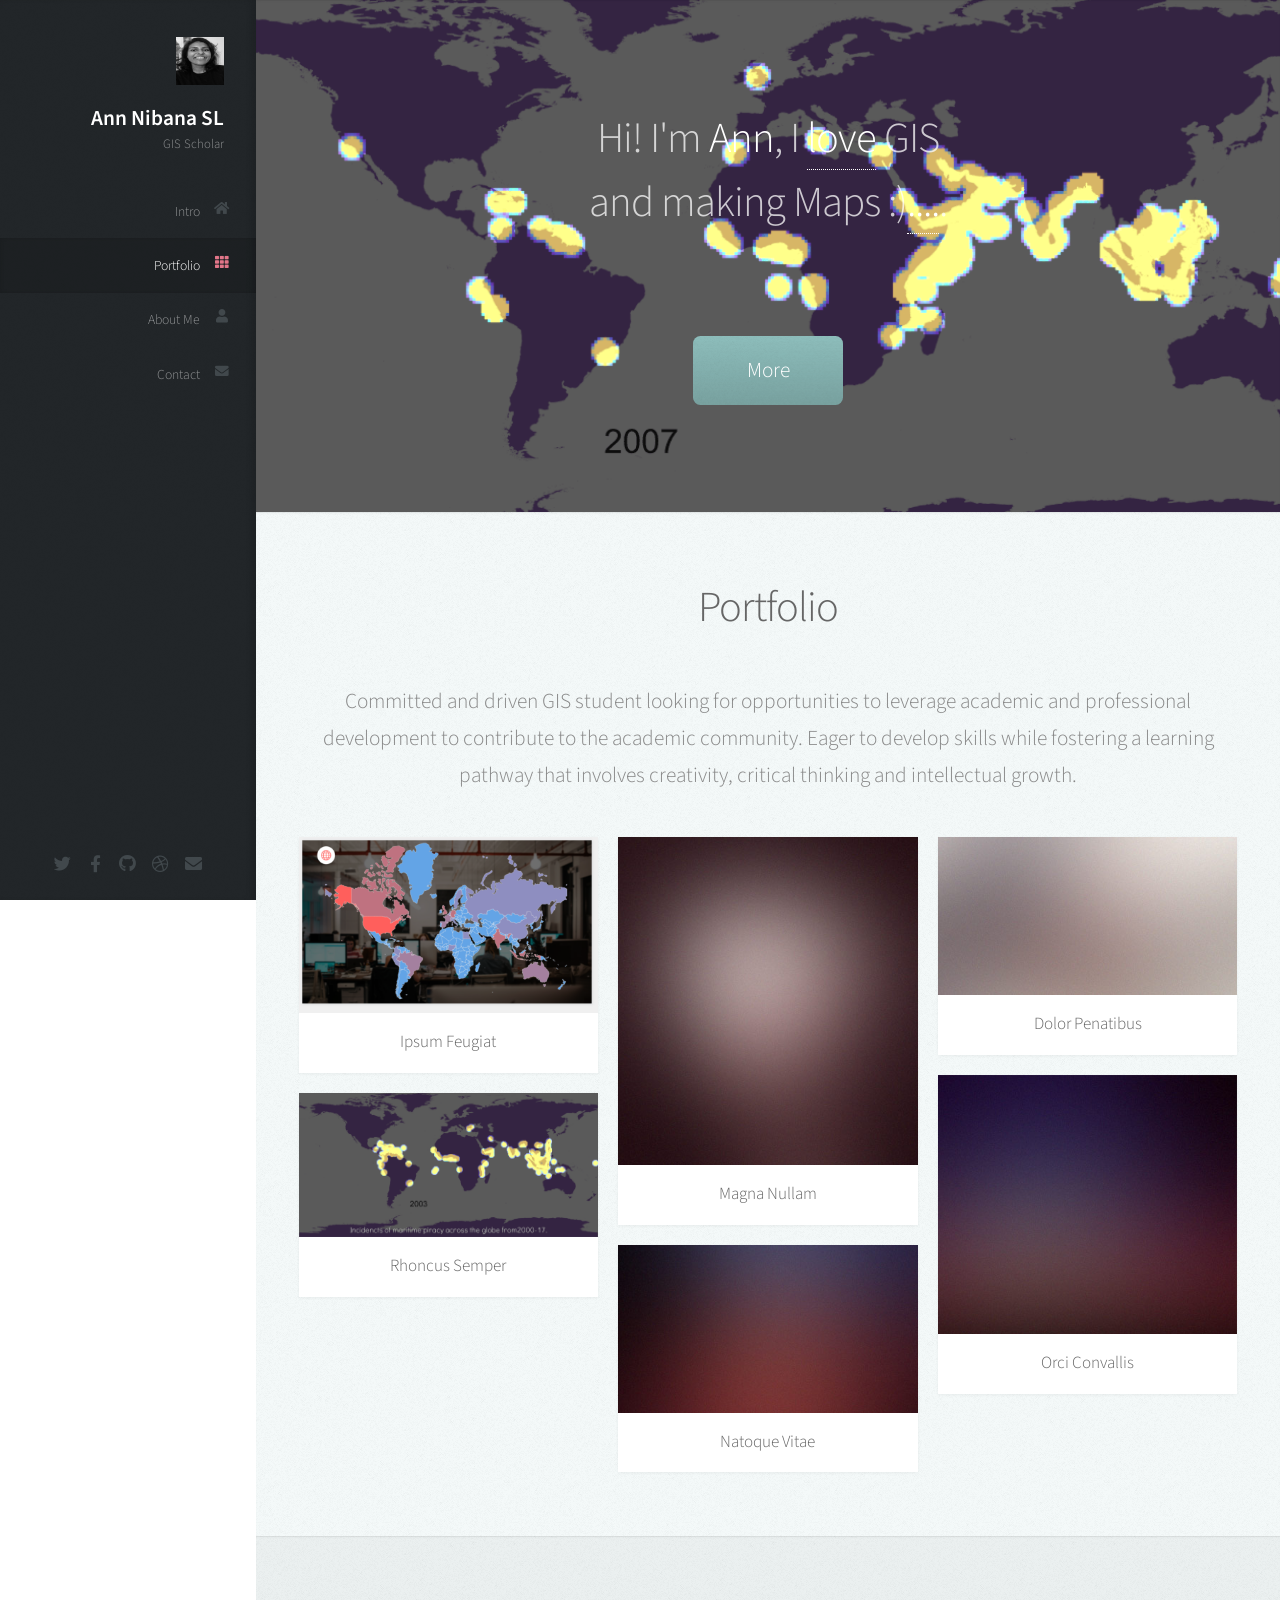
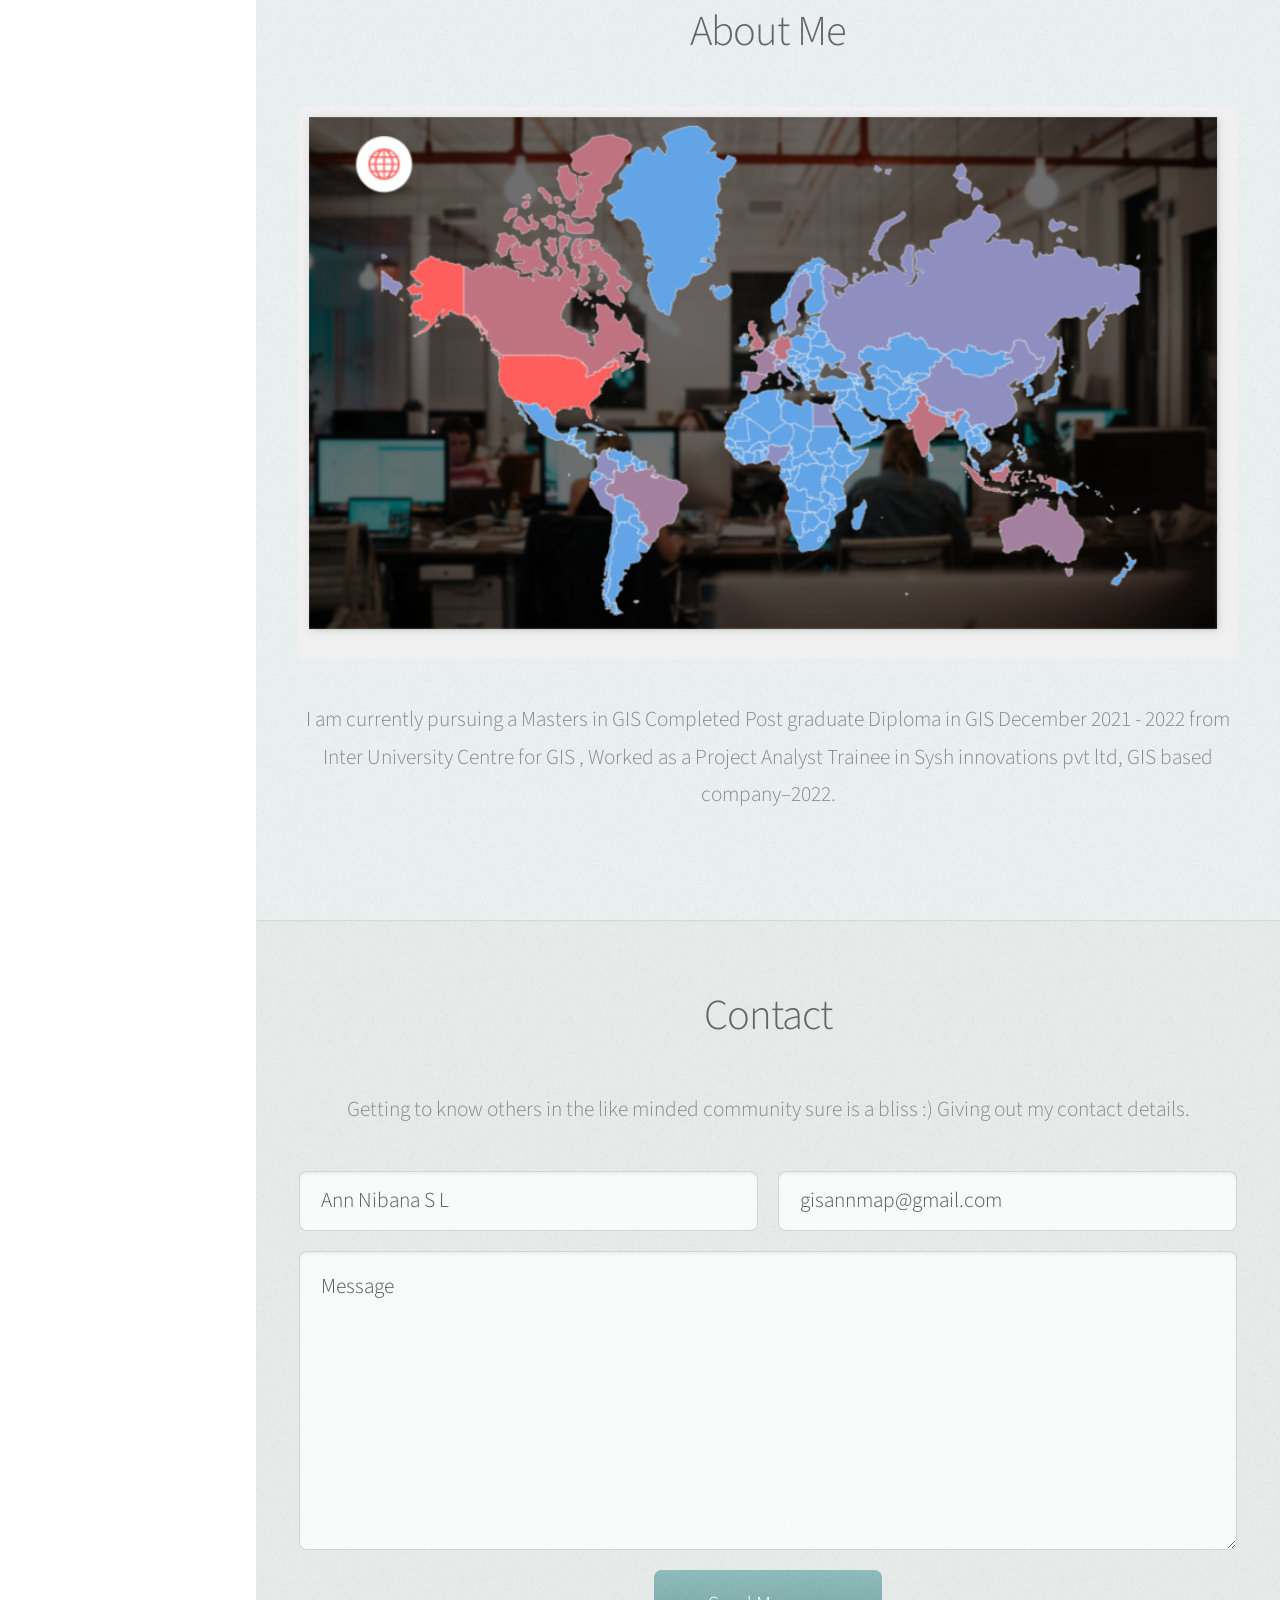
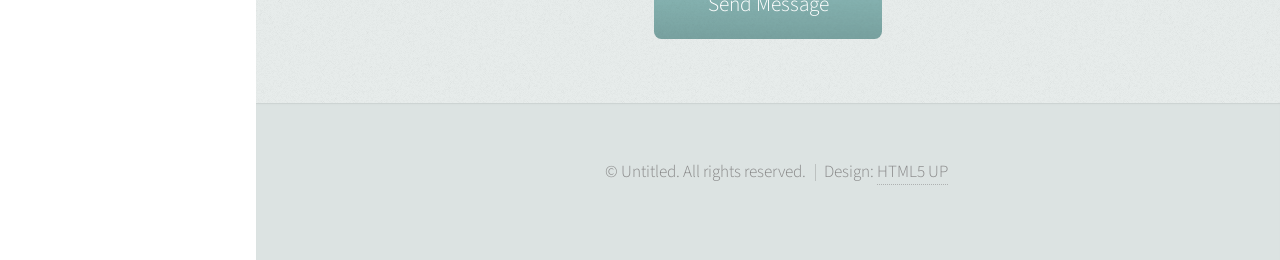
==== commit ad21ac79: "contact details" ====
--- a/index.html
+++ b/index.html
@@ -161,10 +161,9 @@
 								<h2>Contact</h2>
 							</header>
 
-							<p>Elementum sem parturient nulla quam placerat viverra
-							mauris non cum elit tempus ullamcorper dolor. Libero rutrum ut lacinia
-							donec curae mus. Eleifend id porttitor ac ultricies lobortis sem nunc
-							orci ridiculus faucibus a consectetur. Porttitor curae mauris urna mi dolor.</p>
+							<p>Getting to know others in the like minded community sure is a bliss :)
+								Giving out my contact details.
+							</p>
 
 							<form method="post" action="#">
 								<div class="row">
--- a/assets/css/main.css
+++ b/assets/css/main.css
@@ -2248,7 +2248,7 @@
 
 			#main > section.one {
 				background-color: #81918E;
-				background-image: url("../../images/gifpiracy.gif");
+				background-image: url("../../images/gifpiracy1.gif");
 			}
 
 			#main > section.two {
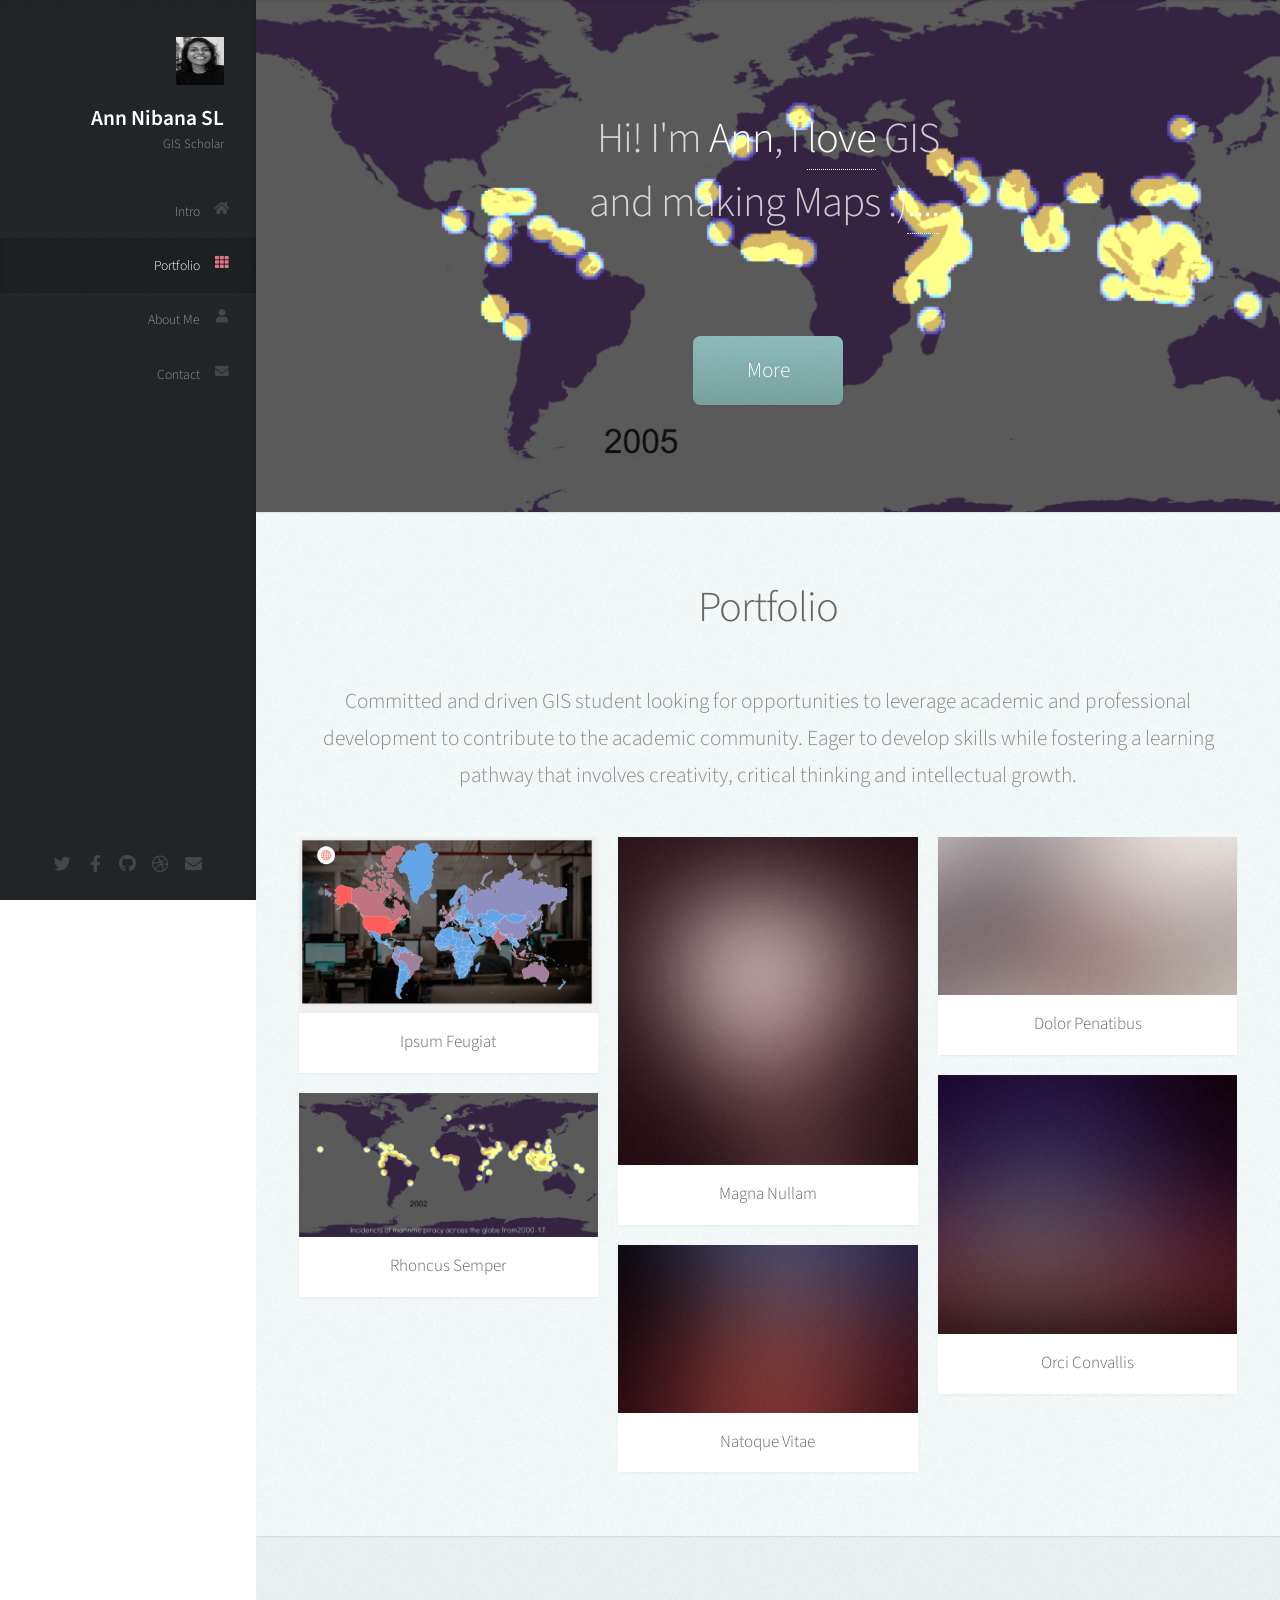
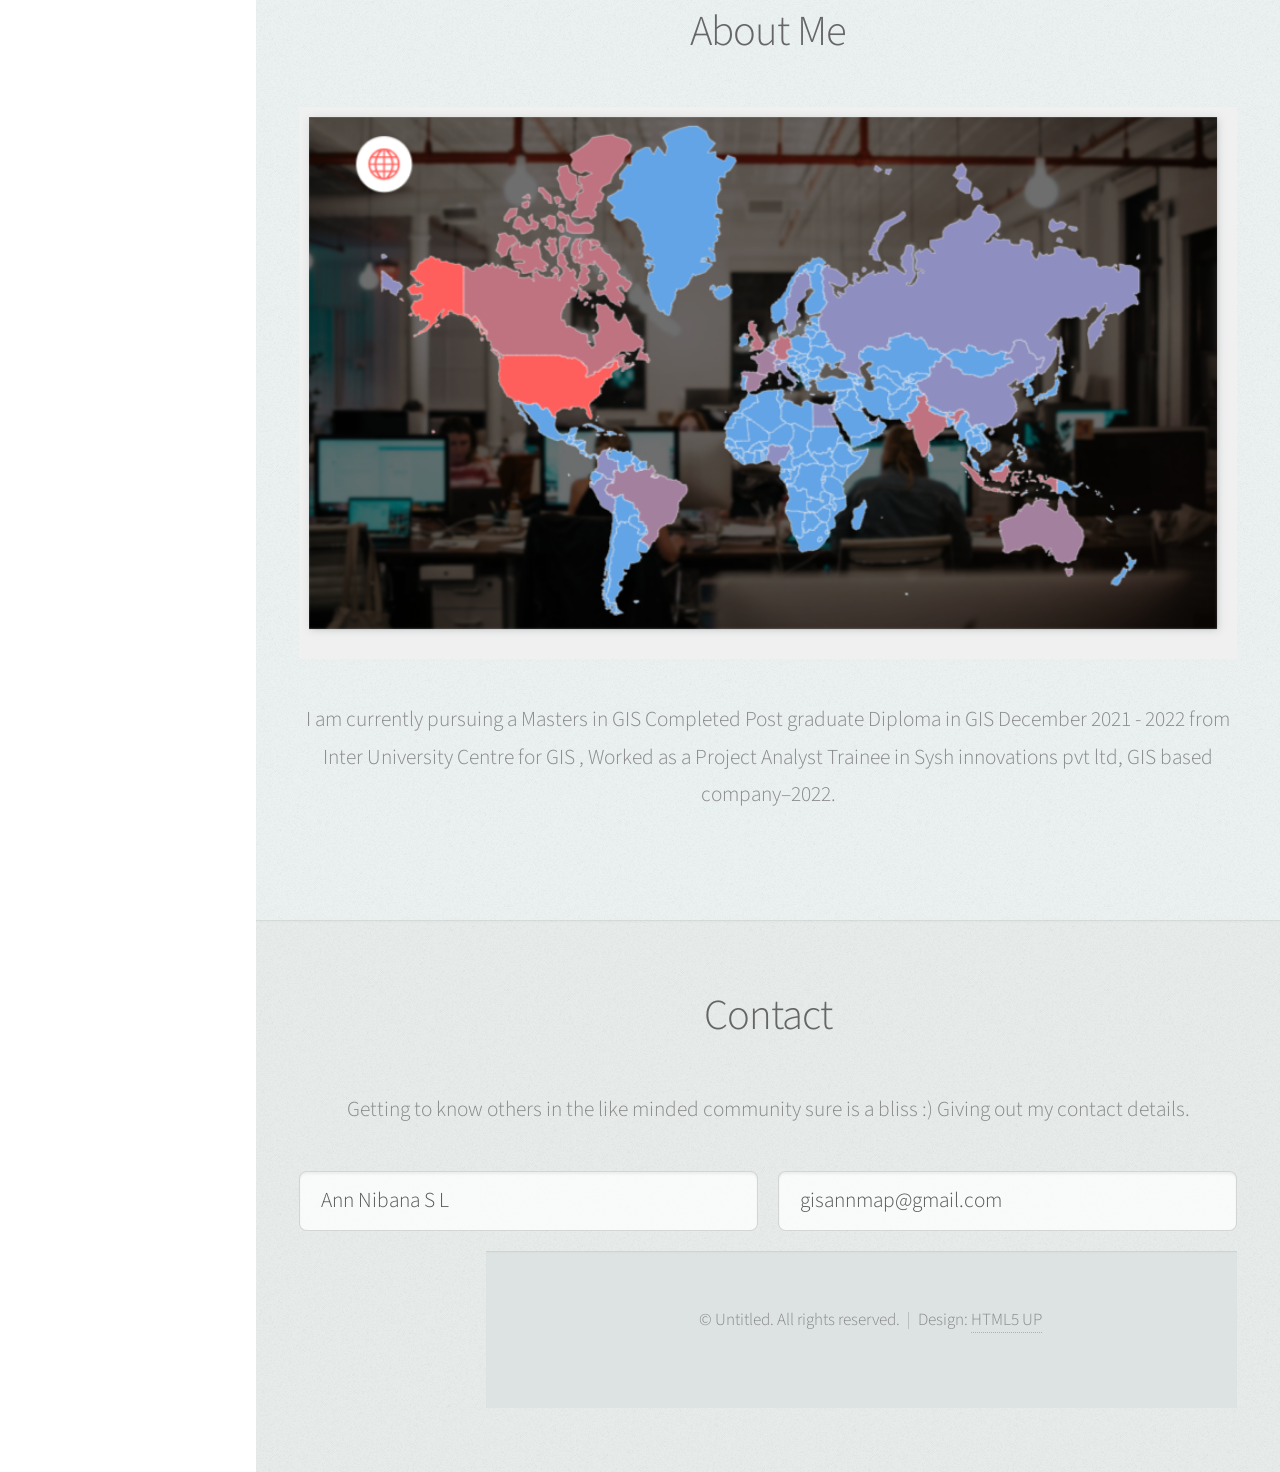
==== commit 5601a01d: "Message hidden" ====
--- a/index.html
+++ b/index.html
@@ -170,7 +170,7 @@
 									<div class="col-6 col-12-mobile"><input type="text" name="name" placeholder="Ann Nibana S L" /></div>
 									<div class="col-6 col-12-mobile"><input type="text" name="email" placeholder="gisannmap@gmail.com" /></div>
 									<div class="col-12">
-										<textarea name="message" placeholder="Message"></textarea>
+										<!--<textarea name="message" placeholder="Message"></textarea>
 									</div>
 									<div class="col-12">
 										<input type="submit" value="Send Message" />
@@ -181,7 +181,7 @@
 						</div>
 					</section>
 
-			</div>
+			</div>-->
 
 		<!-- Footer -->
 			<div id="footer">
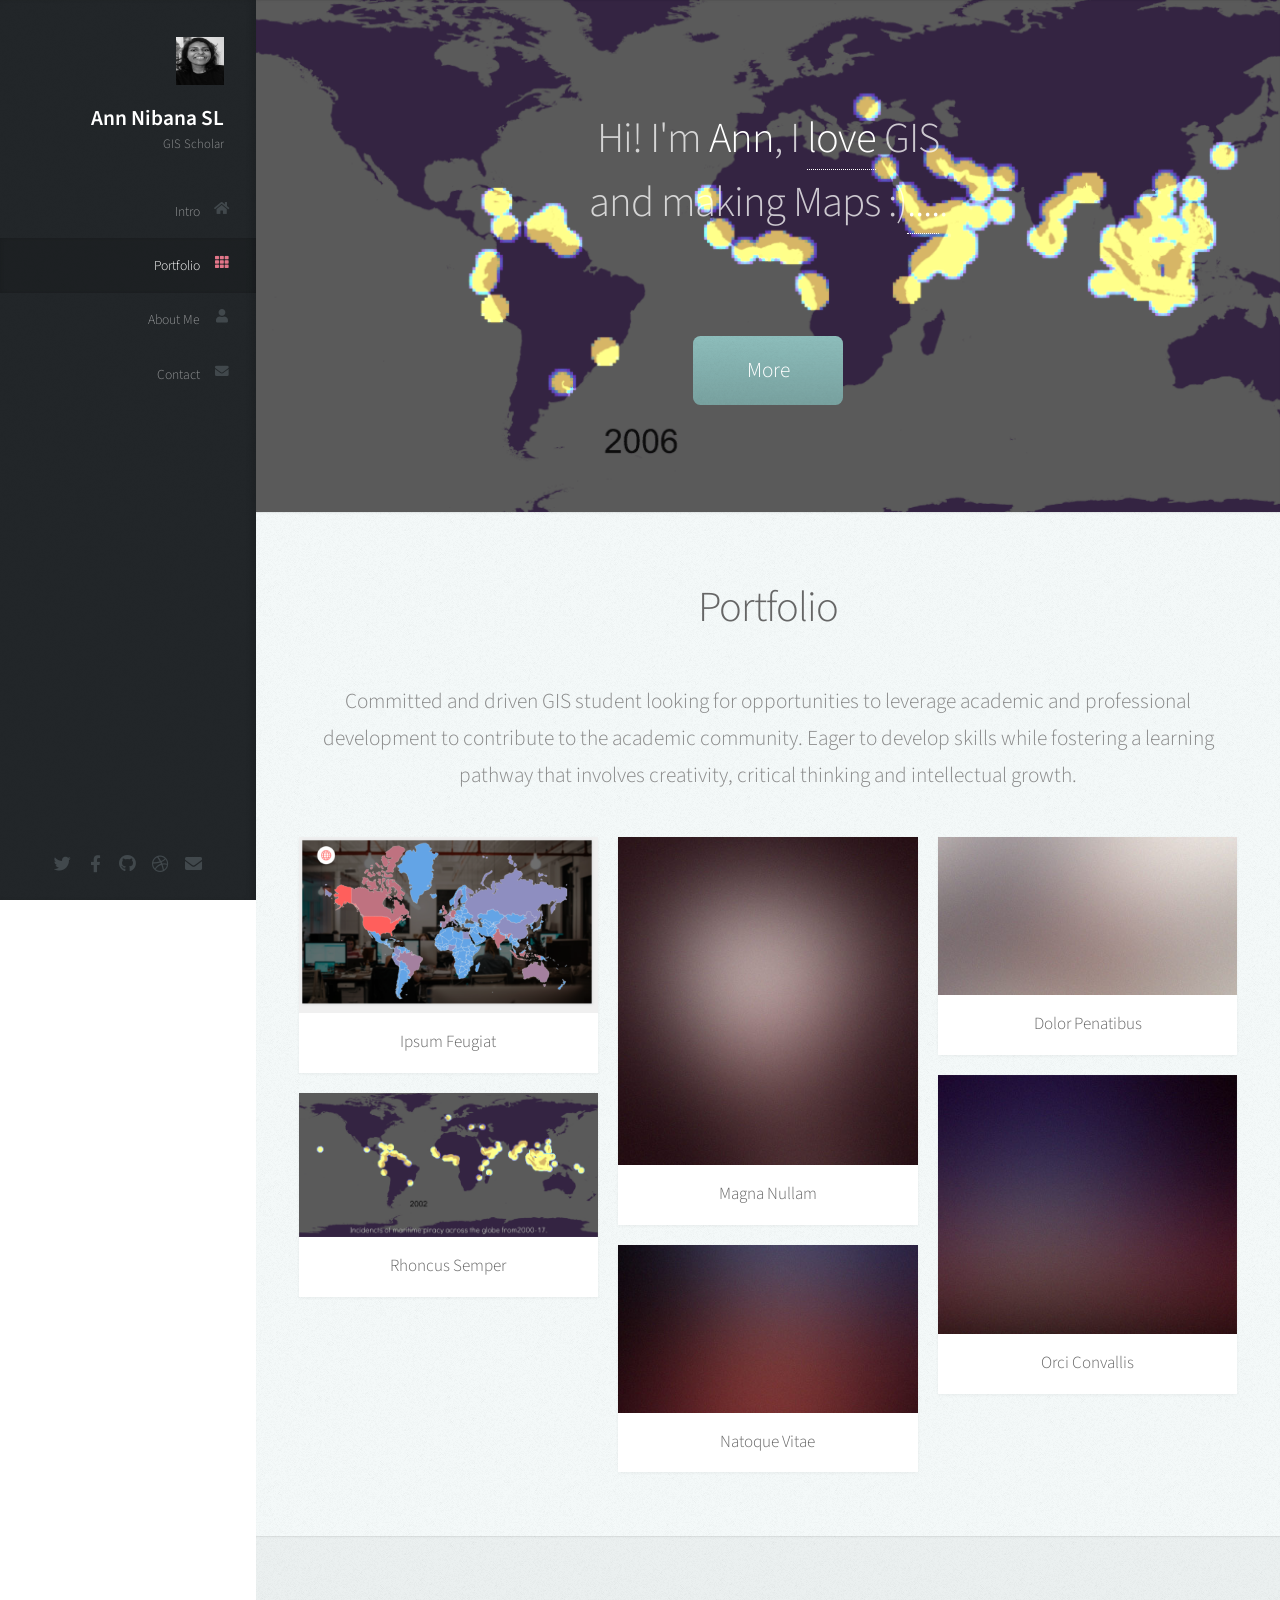
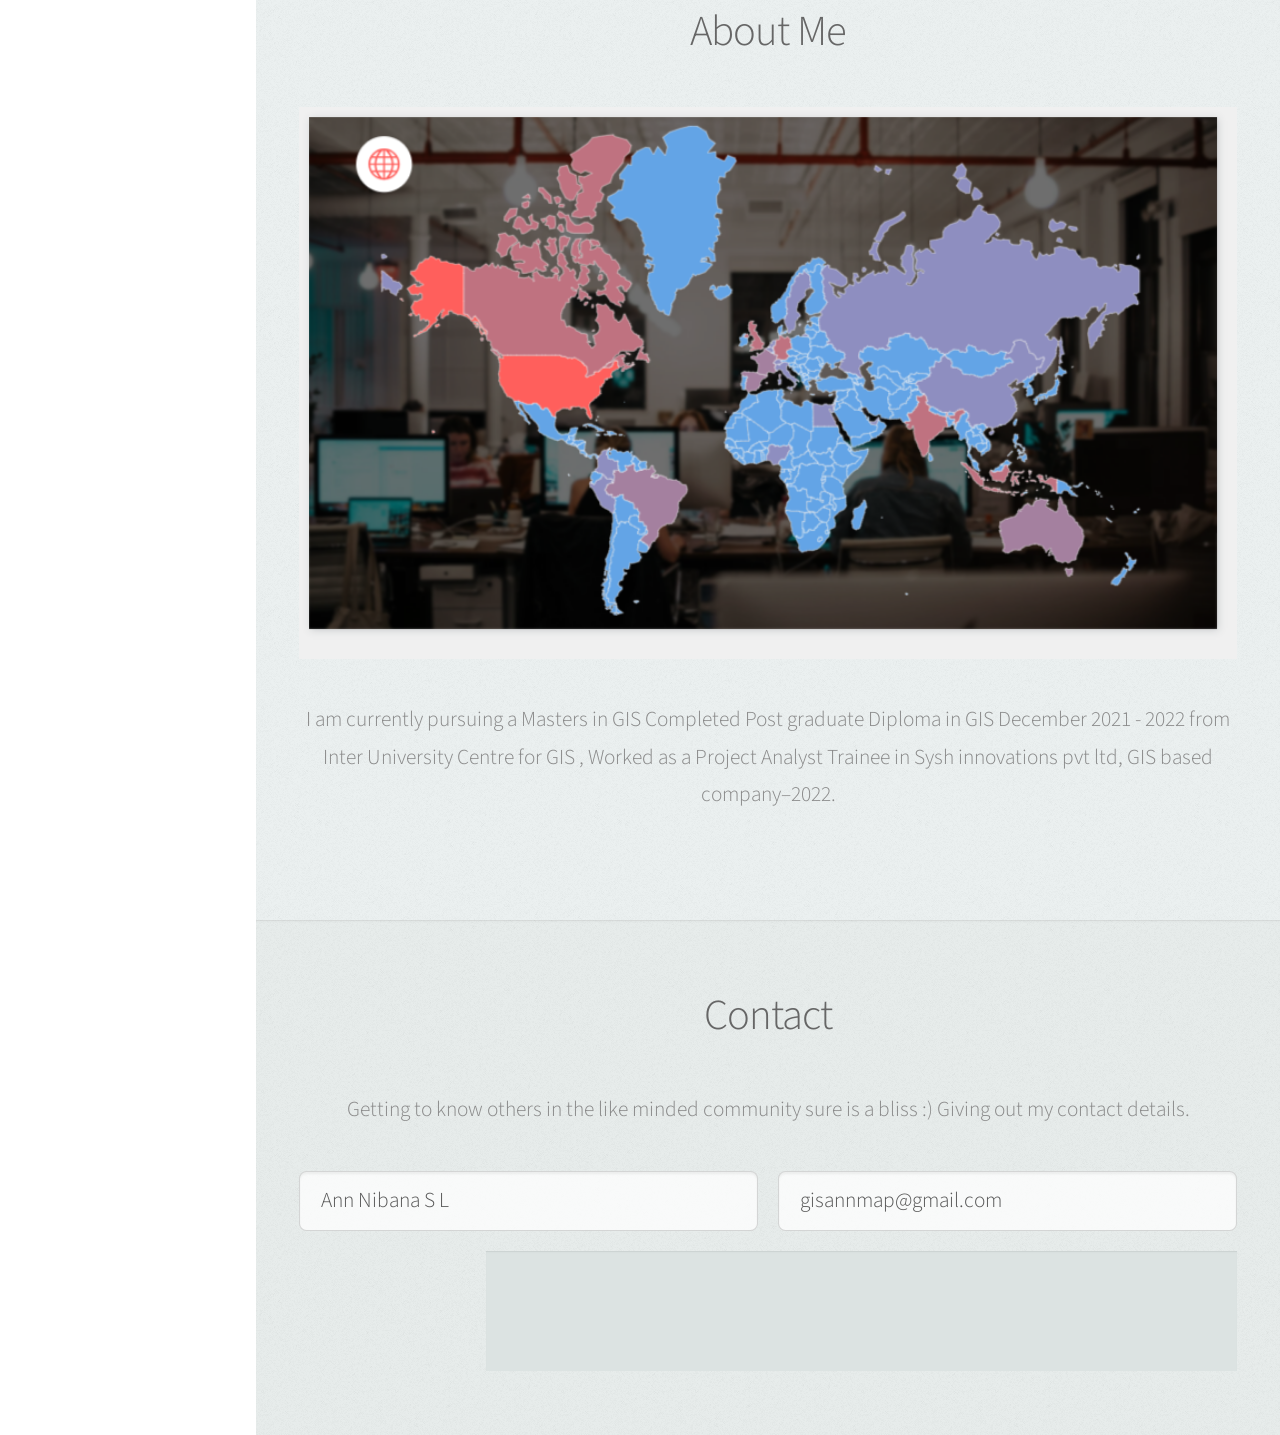
==== commit b2313201: "hide html rights" ====
--- a/index.html
+++ b/index.html
@@ -187,9 +187,9 @@
 			<div id="footer">
 
 				<!-- Copyright -->
-					<ul class="copyright">
+					<!--<ul class="copyright">
 						<li>&copy; Untitled. All rights reserved.</li><li>Design: <a href="http://html5up.net">HTML5 UP</a></li>
-					</ul>
+					</ul>-->
 
 			</div>
 
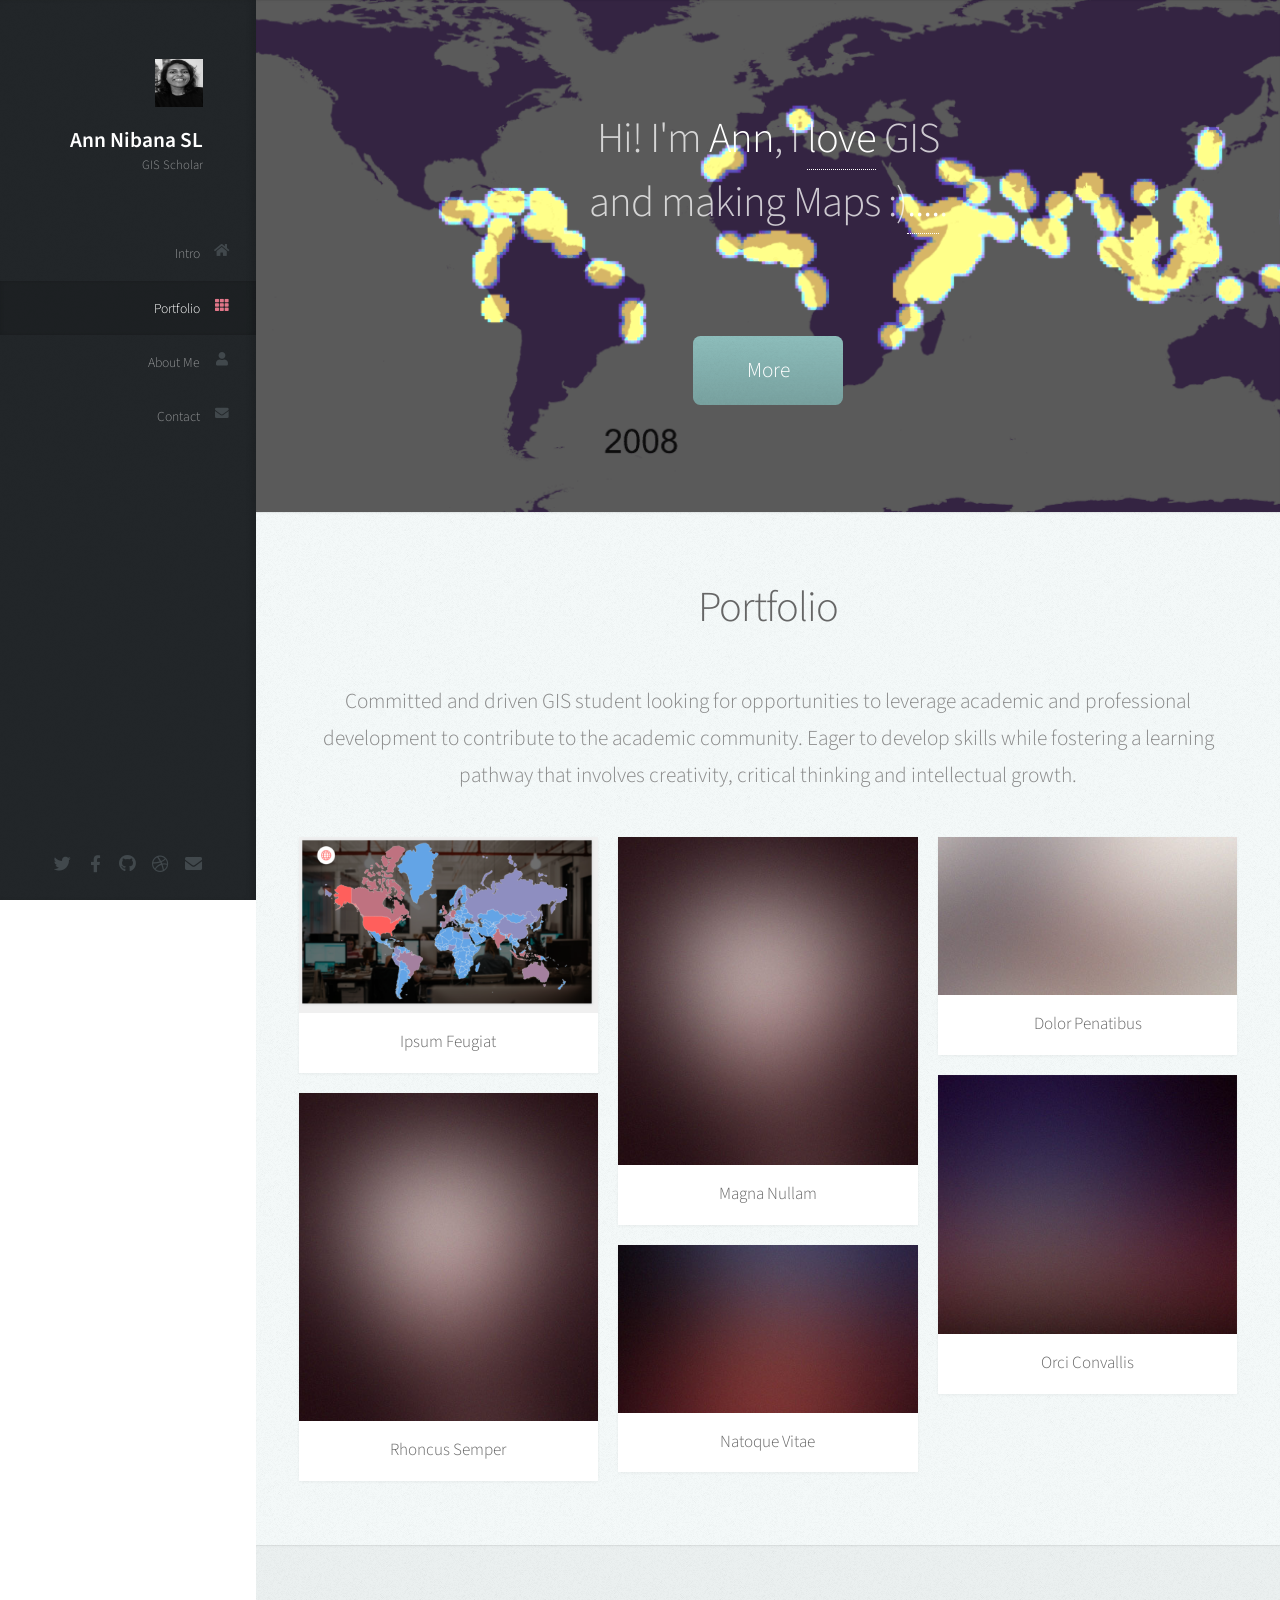
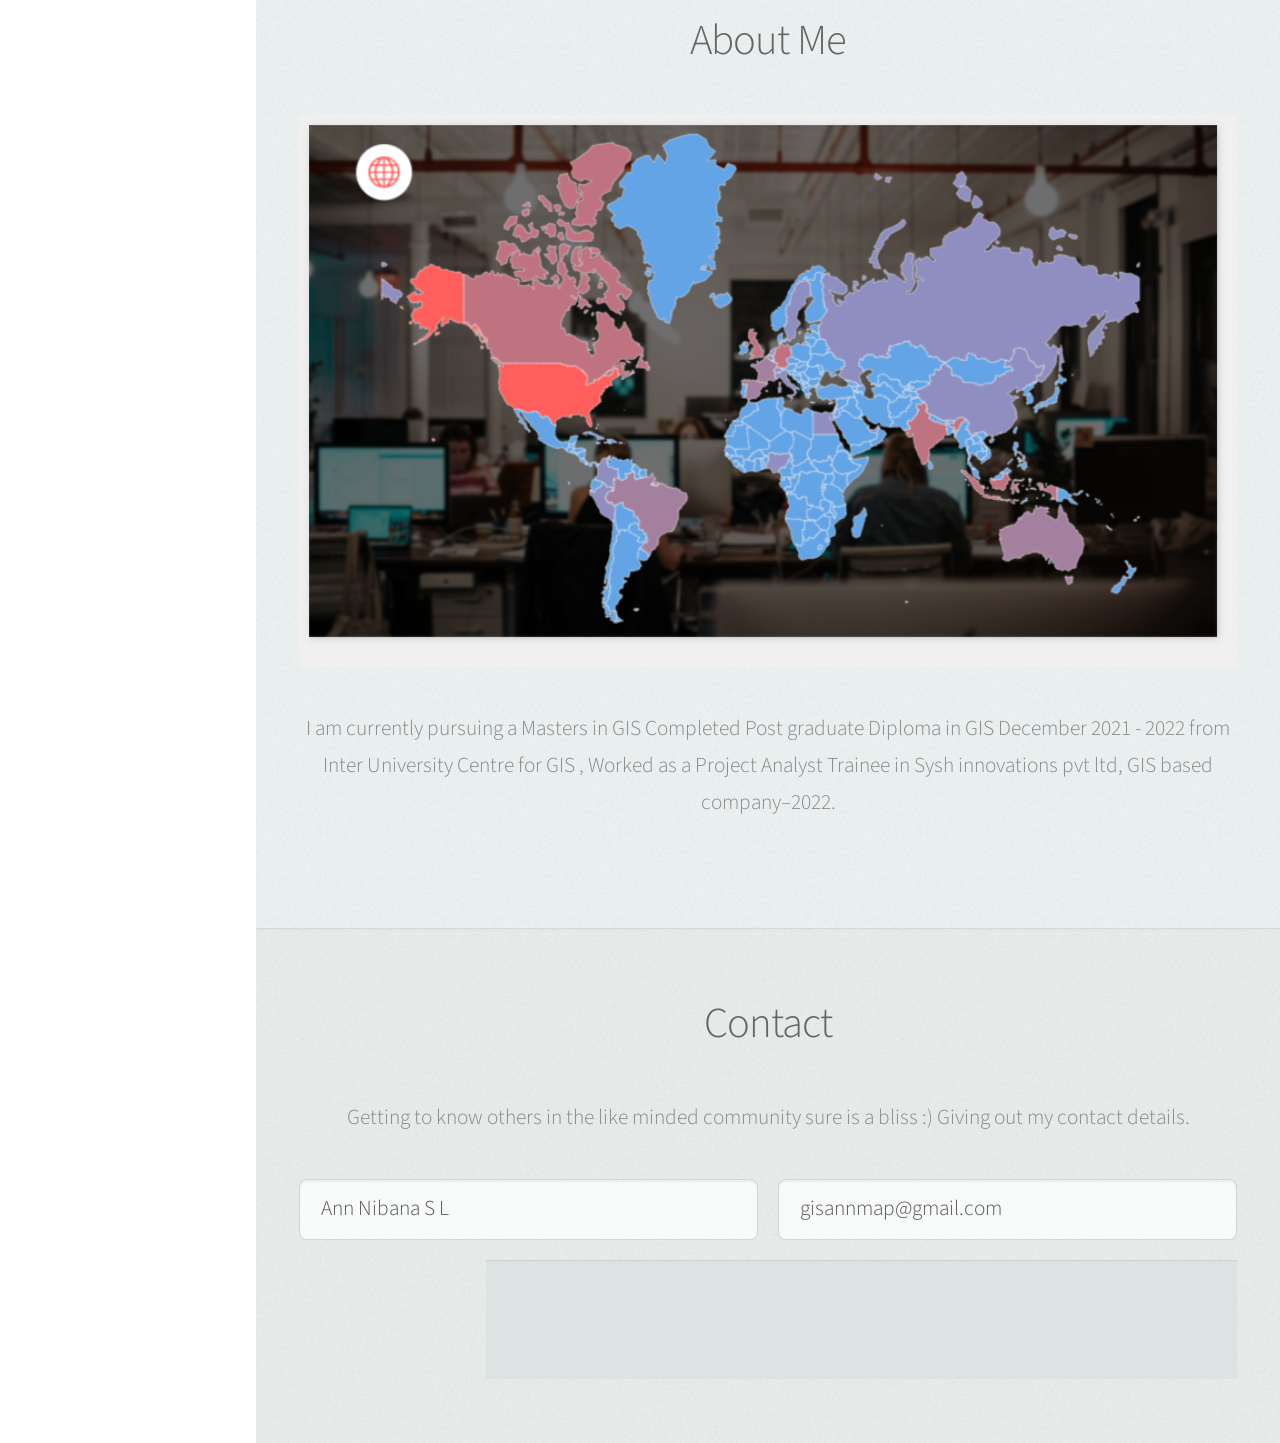
==== commit ad3685e8: "changing copyrt n logo size" ====
--- a/index.html
+++ b/index.html
@@ -94,7 +94,7 @@
 										</header>
 									</article>
 									<article class="item">
-										<a href="#" class="image fit"><img src="images/gifpiracy.gif" alt="" /></a>
+										<a href="#" class="image fit"><img src="images/pic04.jpg" alt="" /></a>
 										<header>
 											<h3>Rhoncus Semper</h3>
 										</header>
--- a/assets/css/main.css
+++ b/assets/css/main.css
@@ -2096,7 +2096,7 @@
 
 	#logo {
 		position: relative;
-		margin: 1.75em 1.5em 1.5em 1.5em;
+		margin: 2.75em 2.5em 2.5em 2.5em;
 		min-height: 48px;
 		cursor: default;
 	}
@@ -2620,10 +2620,11 @@
 
 			#footer .copyright li {
 				display: block;
-				line-height: 1.25em;
+				line-height: 0cm;
 				border: 0;
 				padding: 0;
 				margin: 1em 0 0 0;
+				
 			}
 
 				#footer .copyright li:first-child {
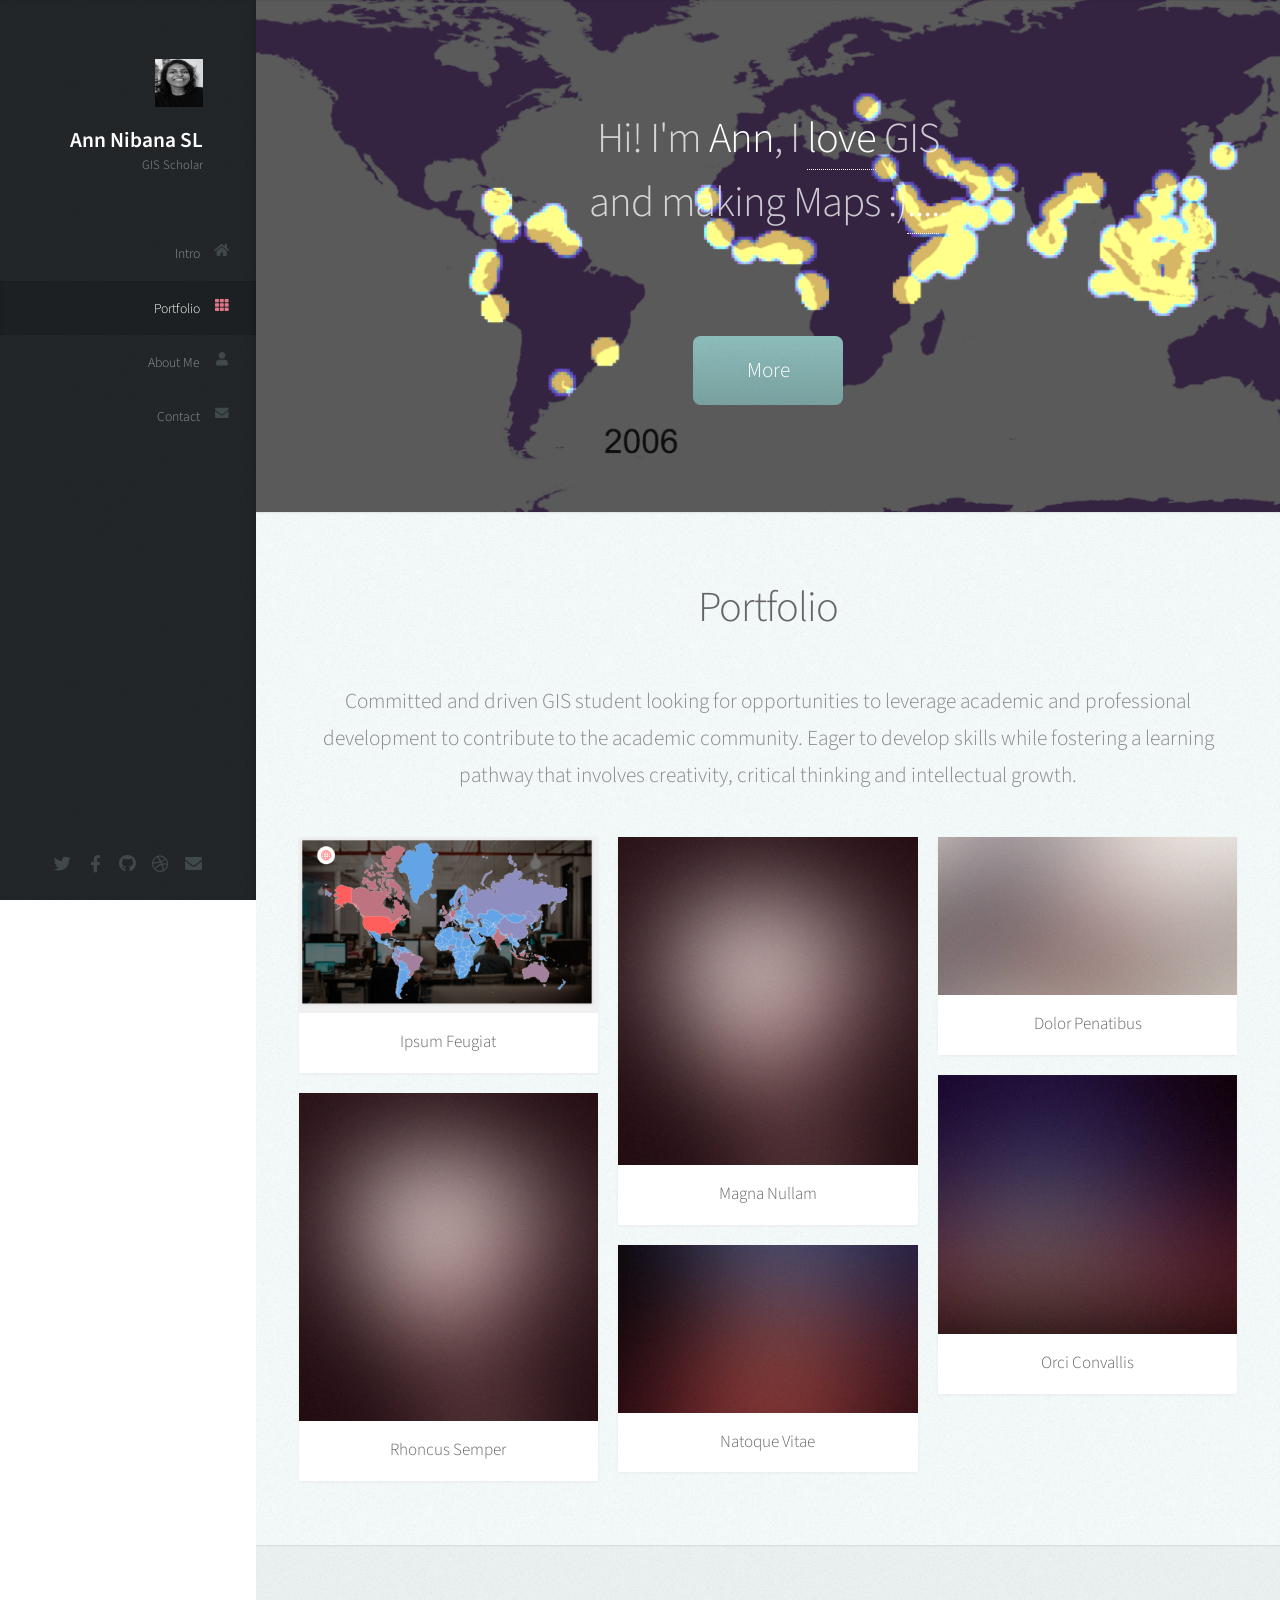
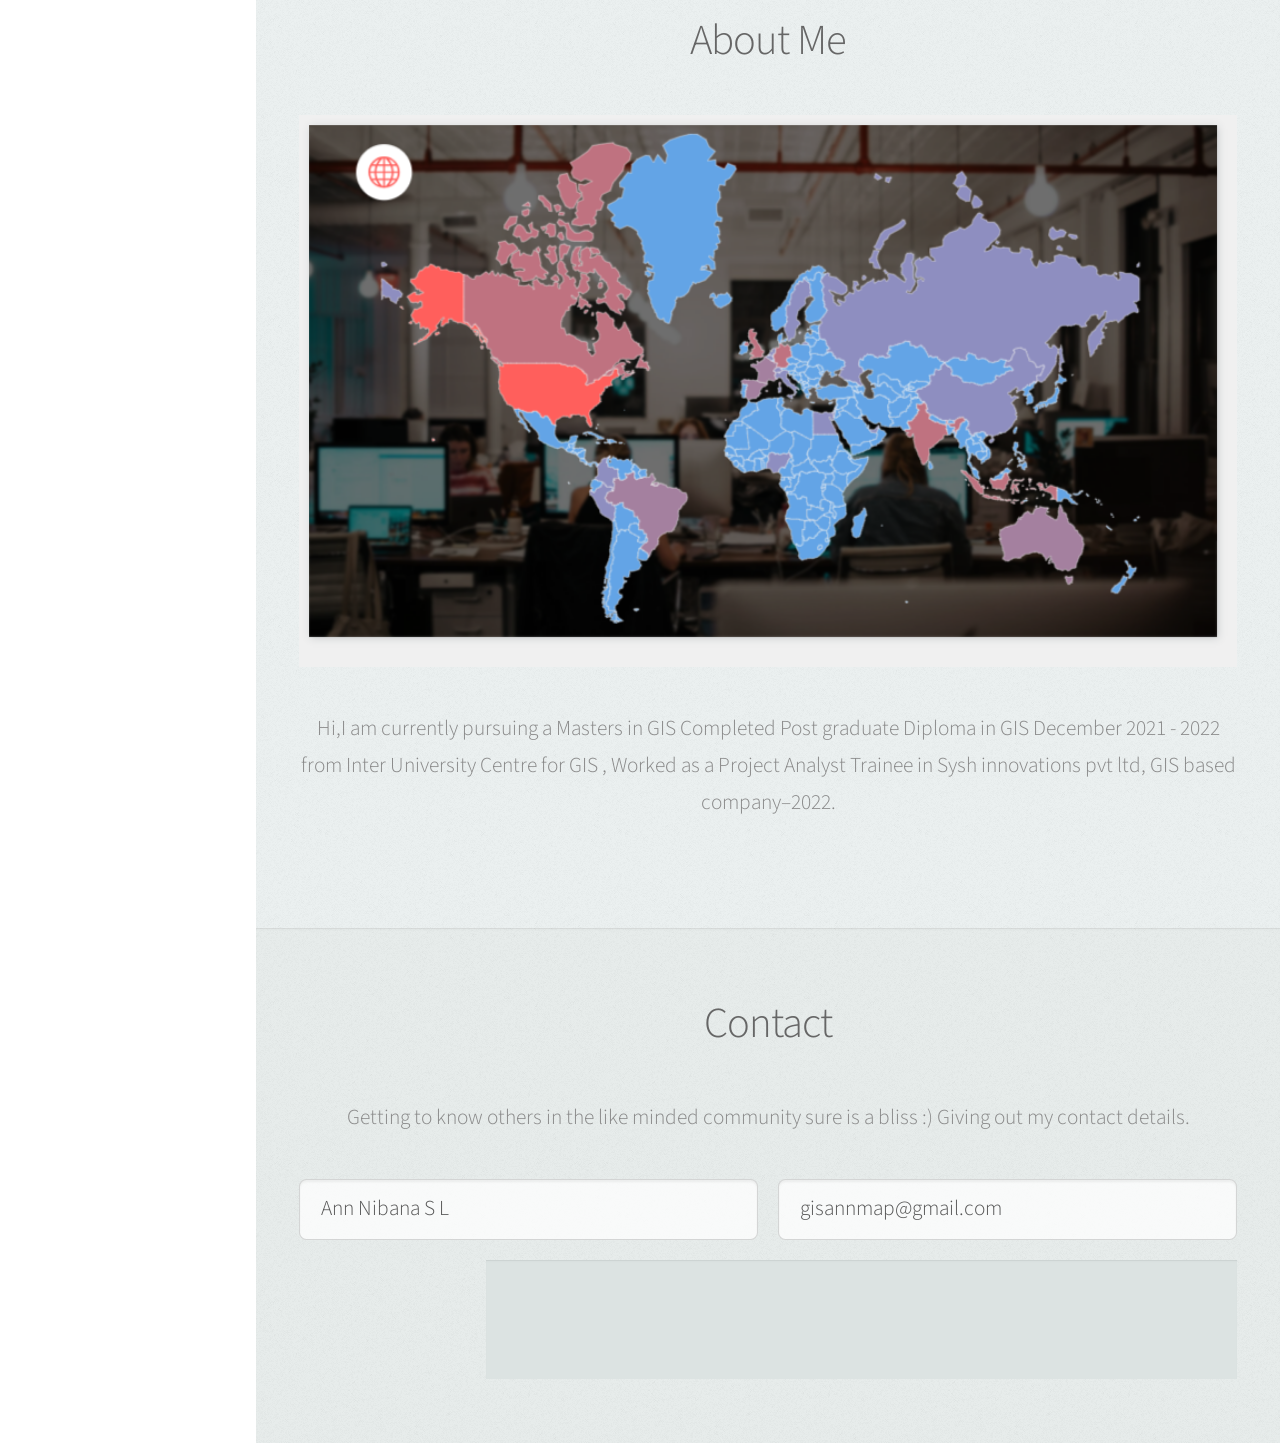
==== commit fa167510: "adding hi" ====
--- a/index.html
+++ b/index.html
@@ -144,7 +144,7 @@
 							<a href="#" class="image featured"><img src="images/Mappic.png" alt="" /></a>
 							
 
-							<p> I am currently pursuing a Masters in GIS Completed Post graduate Diploma in GIS December 2021 - 2022 from
+							<p> Hi,I am currently pursuing a Masters in GIS Completed Post graduate Diploma in GIS December 2021 - 2022 from
 								 Inter University Centre for GIS ,
 								 Worked as a Project Analyst Trainee in Sysh 
 						       innovations pvt ltd, GIS based 
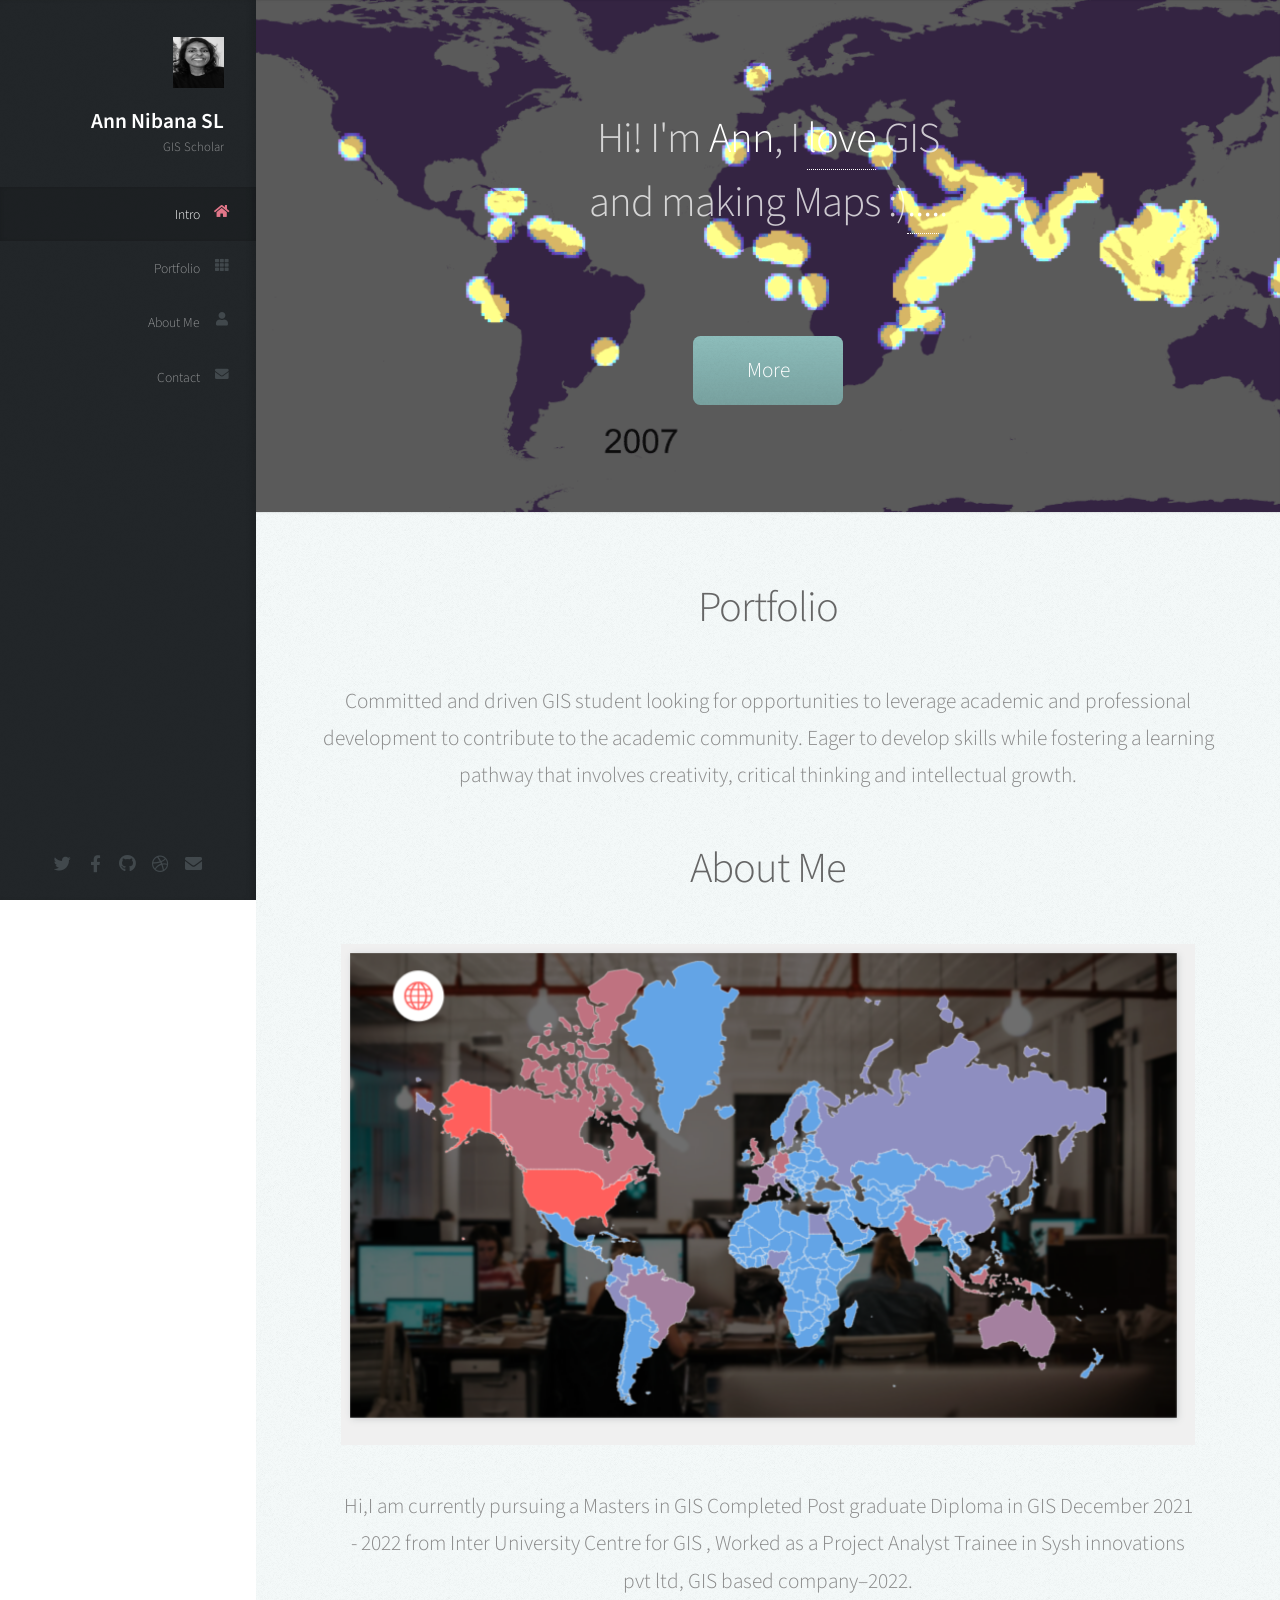
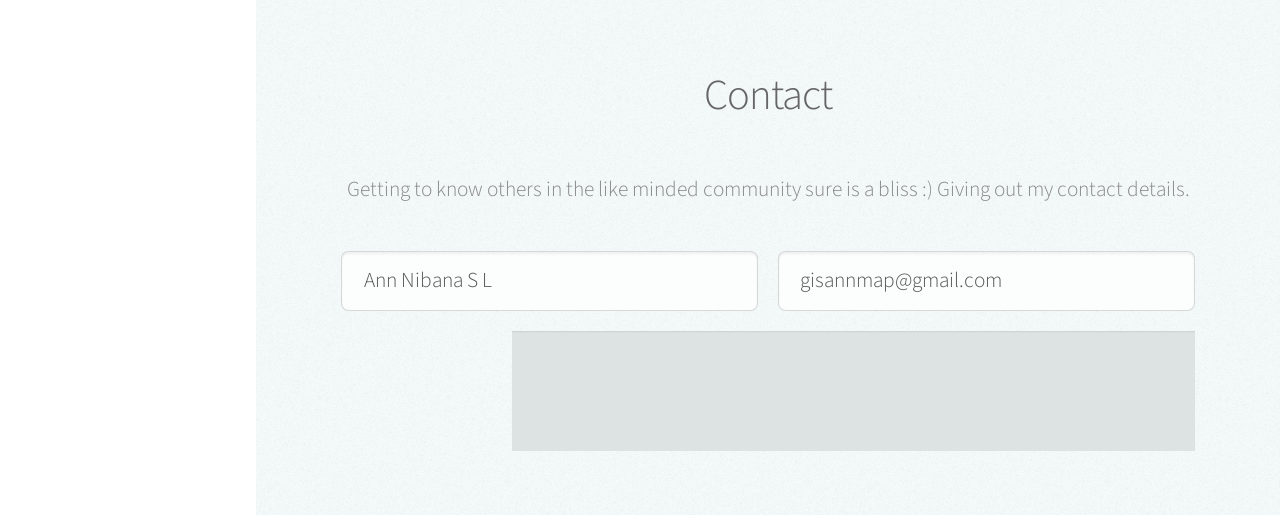
==== commit a13fc060: "Footer change n Hide images" ====
--- a/index.html
+++ b/index.html
@@ -21,7 +21,7 @@
 					<!-- Logo -->
 						<div id="logo">
 							<span class="image avatar48"><img src="images/Annimg1.jpeg" alt="" /></span>
-							<h1 id="title">Ann Nibana SL</h1>
+							<h1 id="title"> Ann Nibana SL</h1>
 							<p>GIS Scholar</p>
 						</div>
 
@@ -85,7 +85,7 @@
 							to contribute to the academic community. Eager to develop skills while fostering a learning pathway that involves 
 							creativity, critical thinking and intellectual growth.</p>
 
-							<div class="row">
+							<!--<div class="row">
 								<div class="col-4 col-12-mobile">
 									<article class="item">
 										<a href="#" class="image fit"><img src="images/Mappic.png" alt="" /></a>
@@ -131,7 +131,7 @@
 							</div>
 
 						</div>
-					</section>
+					</section>-->
 
 				<!-- About Me -->
 					<section id="about" class="three">
--- a/assets/css/main.css
+++ b/assets/css/main.css
@@ -1755,14 +1755,14 @@
 		}
 
 		.image.avatar48 {
-			width: 48px;
-			height: 48px;
+			width: 51px;
+			height: 51px;
 			background: #f00;
 		}
 
 			.image.avatar48 img {
-				width: 48px;
-				height: 48px;
+				width: 51px;
+				height: 51px;
 			}
 
 		.image.fit {
@@ -2096,7 +2096,7 @@
 
 	#logo {
 		position: relative;
-		margin: 2.75em 2.5em 2.5em 2.5em;
+		margin: 1.75em 1.5em 1.5em 1.5em;
 		min-height: 48px;
 		cursor: default;
 	}
@@ -2188,19 +2188,7 @@
 			margin: 0;
 		}
 
-			#footer .copyright li {
-				display: inline-block;
-				line-height: 1em;
-				border-left: solid 1px rgba(128, 128, 128, 0.35);
-				padding: 0 0 0 0.5em;
-				margin: 0 0 0 0.5em;
-			}
-
-				#footer .copyright li:first-child {
-					border-left: 0;
-					padding-left: 0;
-					margin-left: 0;
-				}
+			
 
 /* Main */
 
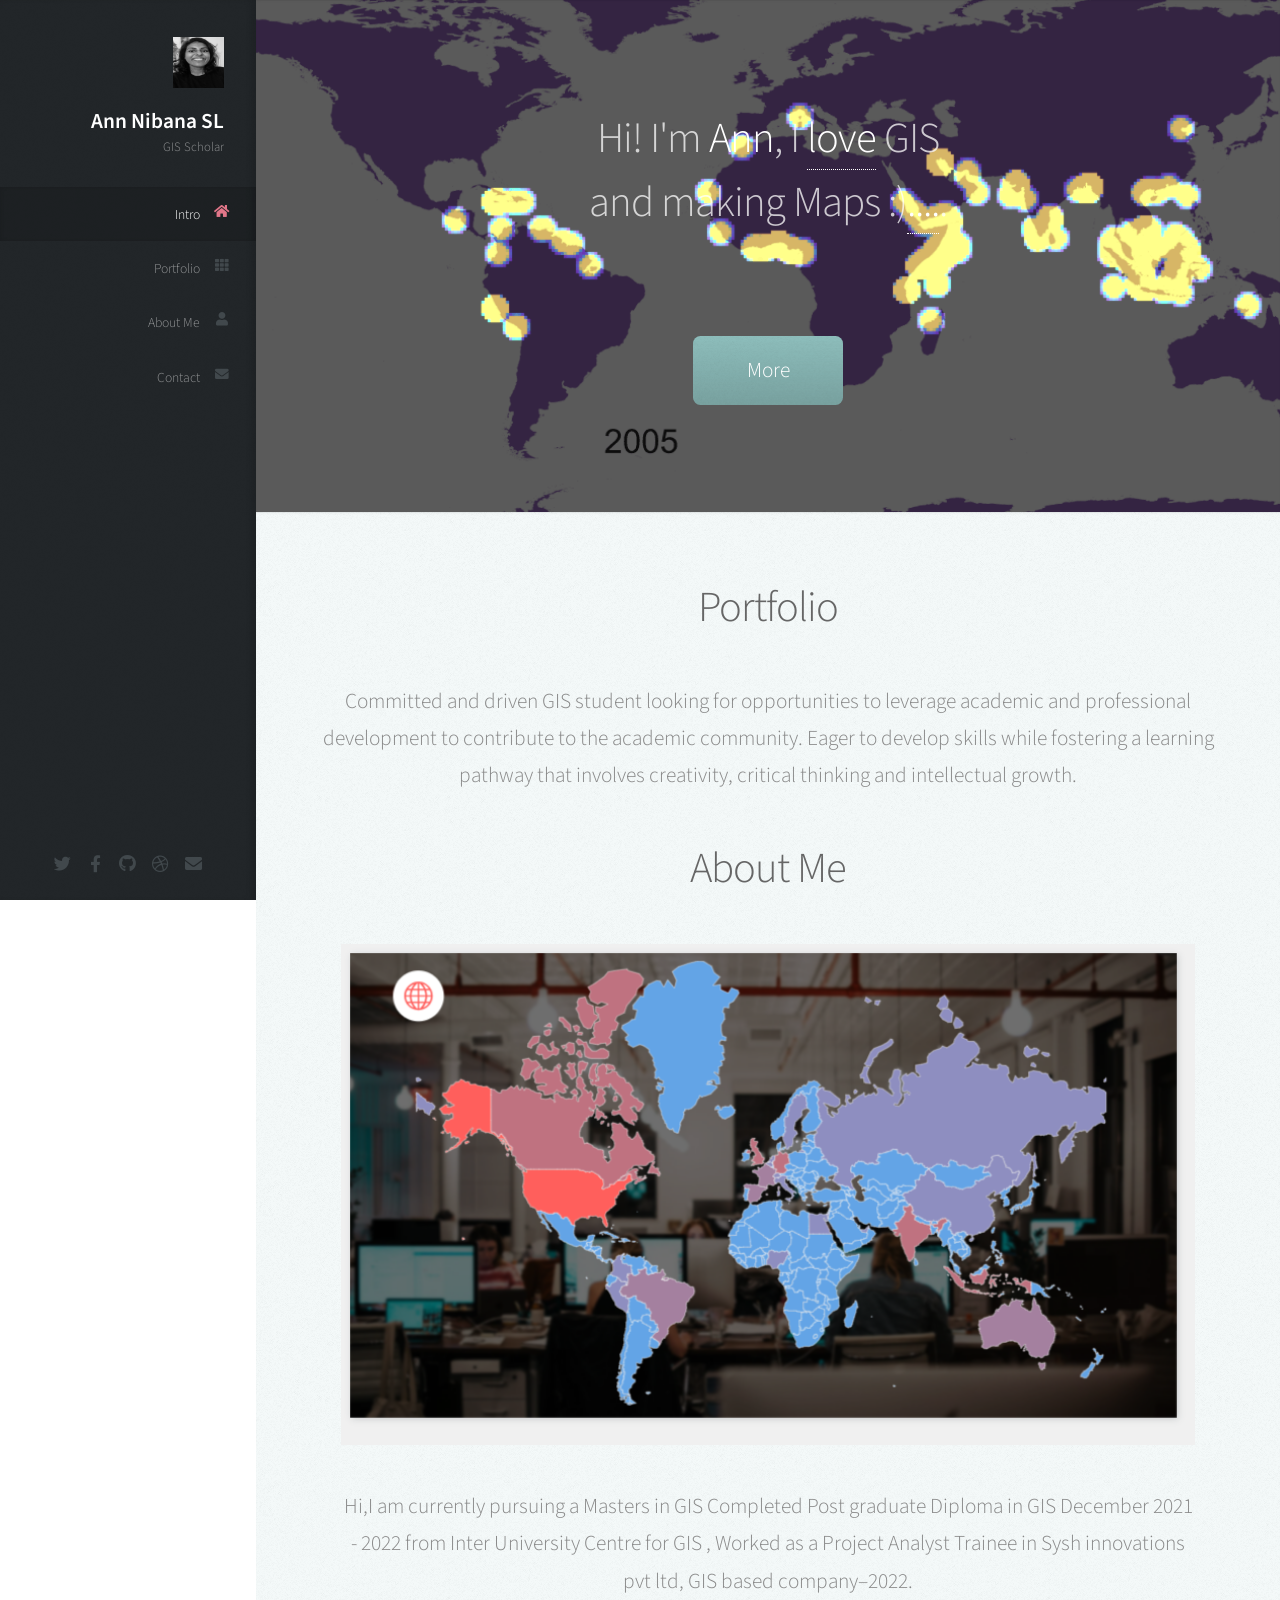
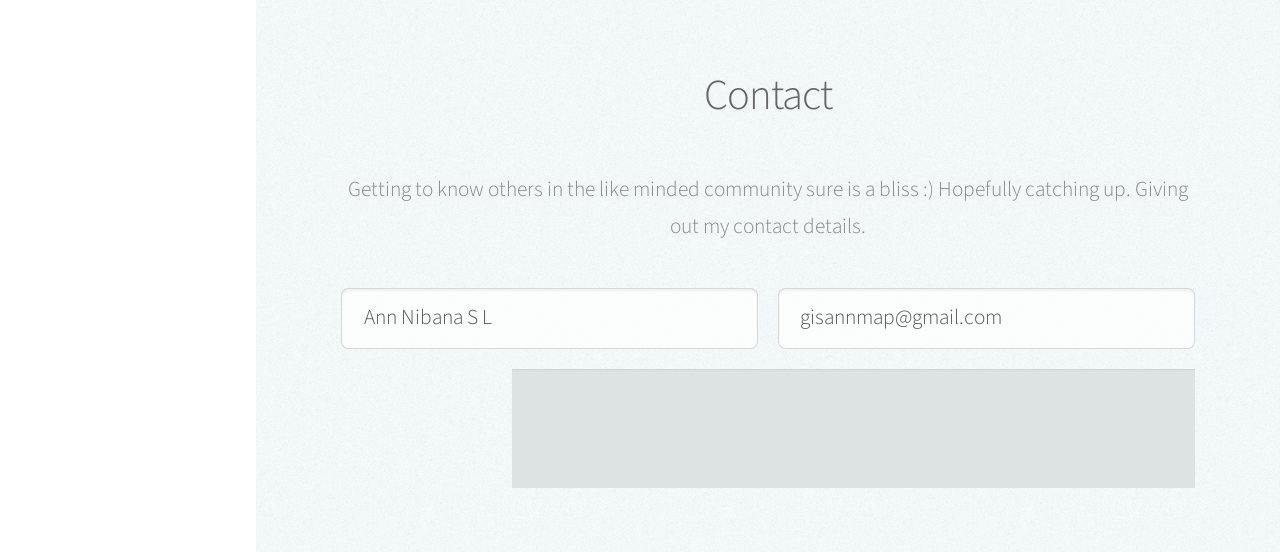
==== commit dcf90589: "contact me" ====
--- a/index.html
+++ b/index.html
@@ -161,7 +161,7 @@
 								<h2>Contact</h2>
 							</header>
 
-							<p>Getting to know others in the like minded community sure is a bliss :)
+							<p>Getting to know others in the like minded community sure is a bliss :) Hopefully catching up.
 								Giving out my contact details.
 							</p>
 
--- a/assets/css/main.css
+++ b/assets/css/main.css
@@ -2182,7 +2182,19 @@
 		box-shadow: inset 0 1px 0 0 rgba(0, 0, 0, 0.05), inset 0 0.1em 0.1em 0 rgba(0, 0, 0, 0.025);
 		font-size: 0.8em;
 	}
-
+	#footer .copyright li {
+		display: inline;
+		line-height: 0em;
+		border-left: solid 1px rgba(128, 128, 128, 0.35);
+		padding: 0 0 0 0.5em;
+		margin: 0 0 0 0.5em;
+	}
+
+		#footer .copyright li:first-child {
+			border-left: 0;
+			padding-left: 0;
+			margin-left: 0;
+		}
 		#footer .copyright {
 			cursor: default;
 			margin: 0;
